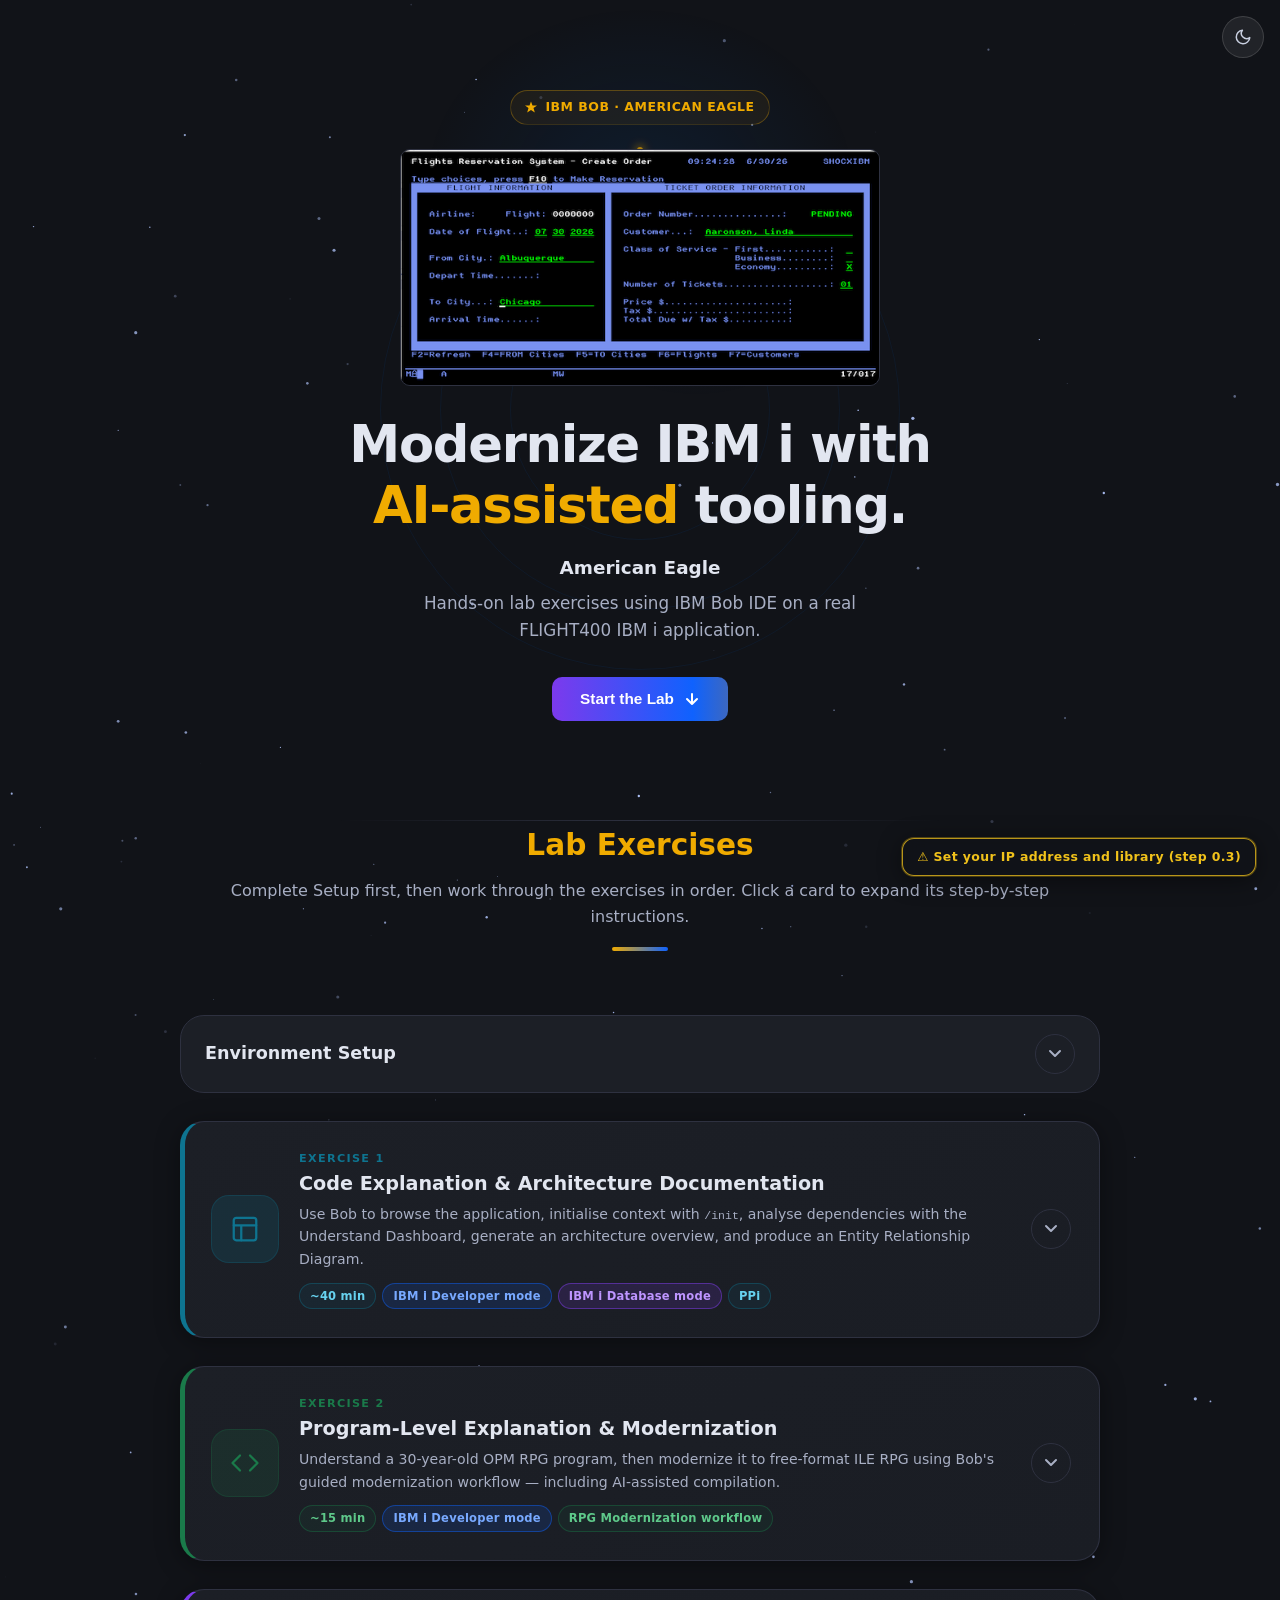
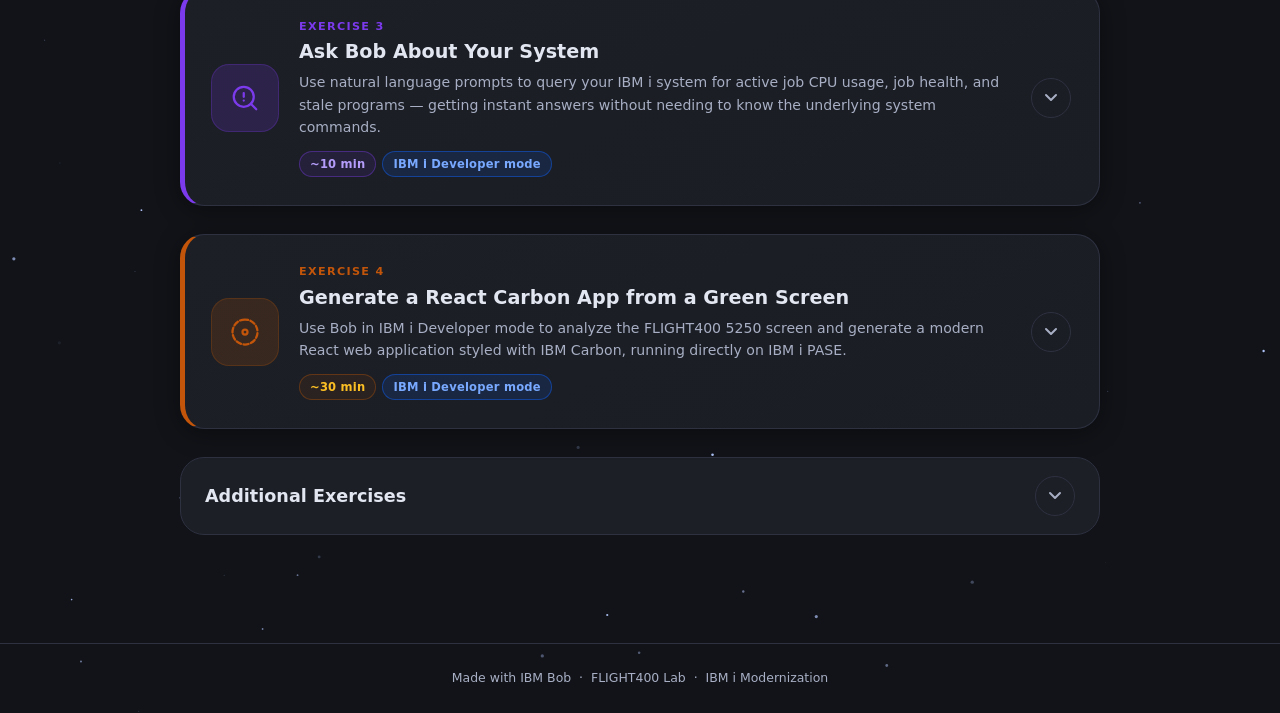
==== offline/index.html @ 87b9b6cd "Clarify QDDSSRCD description in track 1 step 1" ====
<!DOCTYPE html>
<html lang="en" data-theme="dark">
<head>
<meta charset="UTF-8" />
<meta name="viewport" content="width=device-width, initial-scale=1.0" />
<title>FLIGHT400 — American Eagle IBM i Modernization Lab</title>
<link rel="icon" type="image/png" href="[data-uri]" />
<style>
*, *::before, *::after { box-sizing: border-box; margin: 0; padding: 0; }

:root {
  --primary:   #0F62FE;
  --accent:    #F0AB00;
  --ibm-blue:  #0F62FE;
  --bg:        #111318;
  --surface:   #1c1f26;
  --border:    #2e3140;
  --text:      #e2e6f0;
  --muted:     #a8afc4;
  --radius:    16px;

  /* ── Per-track colors (Setup + 7 exercises) ── */
  --c0: #0057B8;  /* Setup  — IBM Blue      */
  --c1: #0e7490;  /* Ex 1   — Teal          */
  --c2: #1a7a4a;  /* Ex 2   — Green         */
  --c3: #c2790a;  /* Ex 3   — Amber         */
  --c4: #c2120a;  /* Ex 4   — Red           */
  --c5: #7c3aed;  /* Ex 5   — Indigo        */
  --c6: #be185d;  /* Ex 6   — Pink          */
  --c7: #c2550a;  /* Ex 7   — Orange        */

  /* ── Per-track glow ── */
  --glow-0: rgba(0,87,184,0.18);       --glow-0-shadow: rgba(0,87,184,0.12);
  --glow-1: rgba(14,116,144,0.18);     --glow-1-shadow: rgba(14,116,144,0.12);
  --glow-2: rgba(26,122,74,0.18);      --glow-2-shadow: rgba(26,122,74,0.12);
  --glow-3: rgba(194,121,10,0.18);     --glow-3-shadow: rgba(194,121,10,0.12);
  --glow-4: rgba(194,18,10,0.18);      --glow-4-shadow: rgba(194,18,10,0.12);
  --glow-5: rgba(124,58,237,0.18);     --glow-5-shadow: rgba(124,58,237,0.12);
  --glow-6: rgba(190,24,93,0.18);      --glow-6-shadow: rgba(190,24,93,0.12);
  --glow-7: rgba(194,85,10,0.18);      --glow-7-shadow: rgba(194,85,10,0.12);

  /* ── Surface & glass ── */
  --surface-glass: rgba(28,31,38,0.72);
  --border-subtle: rgba(255,255,255,0.06);

  /* ── Theme toggle ── */
  --toggle-bg:     rgba(255,255,255,0.07);
  --toggle-border: rgba(255,255,255,0.14);
  --toggle-color:  #c8cfe0;

  /* ── Typography ── */
  --font-sans: 'Inter', -apple-system, 'Segoe UI', system-ui, sans-serif;
  --font-mono: 'JetBrains Mono', 'Fira Code', 'Cascadia Code', monospace;

  /* ── Motion ── */
  --ease-premium:   cubic-bezier(0.05, 0.7, 0.1, 1);
  --ease-spring:    cubic-bezier(0.34, 1.56, 0.64, 1);
  --ease-gentle:    cubic-bezier(0.4, 0, 0.2, 1);
  --ease-out:       cubic-bezier(0.0, 0, 0.2, 1);
  --ease-in:        cubic-bezier(0.4, 0, 1, 1);
}

/* ── LIGHT THEME ── */
[data-theme="light"] {
  --bg:        #f4f6fb;
  --surface:   #ffffff;
  --border:    #d4d9e8;
  --text:      #111318;
  --muted:     #6b7494;

  --glow-0-shadow: rgba(0,87,184,0.08);
  --glow-1-shadow: rgba(14,116,144,0.08);
  --glow-2-shadow: rgba(26,122,74,0.08);
  --glow-3-shadow: rgba(194,121,10,0.08);
  --glow-4-shadow: rgba(194,18,10,0.08);
  --glow-5-shadow: rgba(124,58,237,0.08);
  --glow-6-shadow: rgba(190,24,93,0.08);
  --glow-7-shadow: rgba(194,85,10,0.08);

  --surface-glass: rgba(255,255,255,0.80);
  --border-subtle: rgba(0,0,0,0.06);
  --toggle-bg:     rgba(0,0,0,0.06);
  --toggle-border: rgba(0,0,0,0.14);
  --toggle-color:  #444c6a;
}

[data-theme="light"] body { background: var(--bg); }

[data-theme="light"] #stars-canvas { opacity: 0 !important; animation: none; }

[data-theme="light"] .hero::before {
  background:
    radial-gradient(ellipse 55% 45% at 50% 40%, rgba(0,87,184,0.07), transparent 70%),
    radial-gradient(ellipse 40% 30% at 60% 60%, rgba(15,98,254,0.04), transparent 60%);
}

[data-theme="light"] .bubble-card {
  background: linear-gradient(150deg, #ffffff 0%, #f0f3fa 100%);
  box-shadow: 0 2px 16px rgba(0,0,0,0.08);
}

[data-theme="light"] .use-case { background: #f8f9fd; }
[data-theme="light"] .use-case-header:hover { background: #eef1f8; }
[data-theme="light"] .mode-step { background: #f4f6fb; }
[data-theme="light"] .step-prompt { background: #e8edf8; }
[data-theme="light"] .step-prompt pre { color: #2a3a6a; }
[data-theme="light"] .code-block { background: #e8edf8; border-color: rgba(0,87,184,0.15); }
[data-theme="light"] .code-block pre { color: #2a3a6a; }
[data-theme="light"] .copy-btn { background: rgba(0,0,0,0.07); border-color: rgba(0,0,0,0.14); color: #111318; }
[data-theme="light"] .copy-btn:hover { background: rgba(0,0,0,0.13); }
[data-theme="light"] .ntb-modal { background: #ffffff; border-color: rgba(0,0,0,0.10); }
[data-theme="light"] .ntb-action-card { background: #f4f6fb; }
[data-theme="light"] .ntb-screenshot-box { background: #f4f6fb; }
[data-theme="light"] .ntb-screenshot-box .ntb-ss-caption { background: #eef1f8; color: var(--muted); }
[data-theme="light"] .global-footer { background: rgba(244,246,251,0.92); }
[data-theme="light"] .student-badge { background: rgba(255,255,255,0.92); box-shadow: 0 4px 24px rgba(0,0,0,0.12), 0 0 0 1px rgba(15,98,254,0.15); }

html { scroll-behavior: smooth; }

body {
  font-family: var(--font-sans);
  background: var(--bg);
  color: var(--text);
  min-height: 100dvh;
  font-size: 18px;
  line-height: 1.65;
  -webkit-font-smoothing: antialiased;
  -moz-osx-font-smoothing: grayscale;
}

/* Clip horizontal overflow on html — this does NOT create a containing block
   for position:fixed (unlike body or any other element), so Firefox & Safari fixed
   elements work correctly. */
html { overflow-x: hidden; }

pre, code, kbd, samp {
  font-family: var(--font-mono);
  font-size: 0.82em;
}

/* ── STARFIELD ── */
#stars-canvas {
  position: fixed; inset: 0;
  pointer-events: none; z-index: 0;
  animation: starfield-fade 8s var(--ease-gentle) infinite alternate;
}
@keyframes starfield-fade {
  from { opacity: 0.35; }
  to   { opacity: 0.55; }
}

/* ── HERO ── */
.hero {
  position: relative; z-index: 1;
  text-align: center;
  padding: 90px 24px 100px;
  max-width: 720px;
  margin: 0 auto;
}
.hero::after {
  content: '';
  position: absolute;
  bottom: 0; left: 50%;
  transform: translateX(-50%);
  width: min(600px, 90%); height: 1px;
  background: linear-gradient(90deg, transparent, var(--border), transparent);
}
.hero::before {
  content: '';
  position: absolute;
  top: -40px; left: 50%; transform: translateX(-50%);
  width: 560px; height: 560px;
  background:
    radial-gradient(ellipse 55% 45% at 50% 40%, rgba(0,87,184,0.13), transparent 70%),
    radial-gradient(ellipse 40% 30% at 60% 60%, rgba(15,98,254,0.07), transparent 60%);
  pointer-events: none;
}

/* Orbit rings */
.hero-orbit {
  position: absolute; border-radius: 50%;
  border: 1px solid rgba(0,87,184,0.10);
  pointer-events: none;
  animation: orb-spin 18s linear infinite;
  top: 50%; left: 50%; transform: translate(-50%,-50%);
}
.hero-orbit:nth-child(1) { width: 260px; height: 260px; animation-duration: 18s; }
.hero-orbit:nth-child(2) { width: 400px; height: 400px; animation-duration: 28s; animation-direction: reverse; }
.hero-orbit:nth-child(3) { width: 520px; height: 520px; animation-duration: 40s; }
@keyframes orb-spin { to { transform: translate(-50%,-50%) rotate(360deg); } }

.orbit-satellite {
  position: absolute;
  top: 50%; left: 50%;
  width: 520px; height: 520px;
  margin-left: -260px; margin-top: -260px;
  border-radius: 50%; pointer-events: none;
  animation: orb-spin 40s linear infinite;
}
.orbit-satellite::after {
  content: '';
  position: absolute;
  top: -3px; left: 50%; transform: translateX(-50%);
  width: 6px; height: 6px; border-radius: 50%;
  background: rgba(240,171,0,0.7);
  box-shadow: 0 0 8px 2px rgba(240,171,0,0.4);
}

/* Hero badge pill */
.hero-badge {
  display: inline-flex; align-items: center; gap: 8px;
  border: 1px solid rgba(240,171,0,0.3);
  background: rgba(240,171,0,0.06);
  border-radius: 20px; padding: 6px 14px;
  font-size: 0.78rem; font-weight: 600; color: var(--accent);
  letter-spacing: 0.04em; text-transform: uppercase;
  margin-bottom: 24px;
  clip-path: inset(0 100% 0 0);
  animation: badge-wipe 0.65s var(--ease-premium) 0.1s forwards;
}
@keyframes badge-wipe { to { clip-path: inset(0 0% 0 0); } }

.hero-app-screenshot {
  display: block;
  max-width: min(480px, 90%);
  width: 100%;
  margin: 0 auto 28px;
  border-radius: 10px;
  border: 1px solid var(--border);
  opacity: 0;
  animation: screenshot-fade 0.7s var(--ease-gentle) 0.15s forwards;
}
@keyframes screenshot-fade {
  to { opacity: 1; }
}

.hero h1 {
  font-size: clamp(2rem, 5vw, 3.2rem);
  font-weight: 900; line-height: 1.18;
  letter-spacing: -0.025em; margin-bottom: 18px;
}
.hero h1 .word-mask {
  display: inline-block; overflow: hidden;
  vertical-align: bottom;
  padding-bottom: 0.05em; margin-bottom: -0.05em;
}
.hero h1 .word-inner {
  display: inline-block;
  transform: translateY(110%); opacity: 0;
  animation: word-rise 0.55s var(--ease-premium) both;
  animation-delay: var(--d, 0ms);
}
@keyframes word-rise { to { transform: translateY(0); opacity: 1; } }
.hero h1 .word-gold { color: var(--accent); }

.hero p {
  font-size: 1.05rem; color: var(--muted);
  max-width: 520px; margin: 0 auto 32px;
  opacity: 0;
  animation: hero-fade-up 0.6s var(--ease-premium) 0.55s forwards;
}

.hero-cta {
  display: inline-flex; align-items: center; gap: 10px;
  background: linear-gradient(270deg, #7c3aed, #0057B8, #1a7a4a, #c2790a, #0F62FE, #7c3aed);
  background-size: 400% 400%;
  color: #fff; border: none; border-radius: 10px;
  padding: 13px 28px;
  font-size: 0.96rem; font-weight: 700; cursor: pointer;
  opacity: 0;
  animation:
    hero-fade-up 0.6s var(--ease-premium) 0.9s forwards,
    wave-shift   6s linear 1.5s infinite;
  transition: box-shadow 200ms var(--ease-out), transform 120ms var(--ease-out), filter 200ms var(--ease-out);
  position: relative; z-index: 2;
}
.hero-cta:hover { filter: brightness(1.15); box-shadow: 0 0 0 4px rgba(15,98,254,0.28), 0 8px 32px rgba(0,87,184,0.30); }
.hero-cta:active { transform: scale(0.97); }

.hero-pill-row {
  display: flex; align-items: center; justify-content: center;
  gap: 16px; flex-wrap: wrap;
  margin-top: 20px; margin-bottom: 24px;
  opacity: 0;
  animation: hero-fade-up 0.6s var(--ease-premium) 0.65s forwards;
}

@keyframes wave-shift {
  0%   { background-position: 0%   50%; }
  50%  { background-position: 100% 50%; }
  100% { background-position: 0%   50%; }
}
@keyframes hero-fade-up {
  from { opacity: 0; transform: translateY(10px); }
  to   { opacity: 1; transform: translateY(0); }
}

/* Hero pill buttons */
.new-to-bob-btn {
  display: inline-flex; align-items: center; gap: 8px;
  background: transparent;
  border: 1.5px solid rgba(240,171,0,0.45);
  color: var(--accent);
  font-size: 0.88rem; font-weight: 600;
  padding: 12px 28px; border-radius: 100px;
  cursor: pointer; min-height: 44px;
  opacity: 0;
  animation: hero-fade-up 560ms var(--ease-premium) 800ms forwards;
  transition: background 180ms var(--ease-out), border-color 180ms var(--ease-out);
  position: relative; z-index: 2;
}
.new-to-bob-btn:hover { background: rgba(240,171,0,0.10); border-color: var(--accent); }

.marketplace-btn {
  display: inline-flex; align-items: center; gap: 8px;
  background: transparent;
  border: 1.5px solid rgba(124,58,237,0.45);
  color: #c084fc;
  font-size: 0.88rem; font-weight: 600;
  padding: 12px 28px; border-radius: 100px;
  cursor: pointer; min-height: 44px; text-decoration: none;
  opacity: 0;
  animation: hero-fade-up 560ms var(--ease-premium) 800ms forwards;
  transition: background 180ms var(--ease-out), border-color 180ms var(--ease-out);
  position: relative; z-index: 2;
}
.marketplace-btn:hover { background: rgba(124,58,237,0.12); border-color: #c084fc; }

/* ── SCROLL SECTION ── */
.scroll-section {
  position: relative; z-index: 1;
  max-width: 960px; margin: 0 auto;
  padding: 0 20px 108px;
}

.section-intro {
  text-align: center; margin-bottom: 64px;
  opacity: 0; transform: translateY(24px);
  animation: section-reveal 600ms var(--ease-premium) 400ms forwards;
}
@keyframes section-reveal { to { opacity: 1; transform: translateY(0); } }
.section-intro h2 { font-size: 1.85rem; font-weight: 800; color: var(--accent); }
.section-intro p  { color: var(--muted); margin-top: 8px; font-size: 1rem; }
.divider {
  width: 56px; height: 4px;
  background: linear-gradient(90deg, var(--accent), var(--ibm-blue));
  border-radius: 4px; margin: 16px auto 0;
}

/* ── BUBBLE TRACK CARDS ── */
.tracks-stream { display: flex; flex-direction: column; gap: 28px; }

.bubble-card {
  background: linear-gradient(150deg, var(--surface) 0%, #1a1d24 100%);
  border-radius: 24px;
  border: 1.5px solid var(--border);
  border-left: 5px solid var(--border);
  padding: 0; overflow: hidden; cursor: pointer;
  box-shadow: 0 4px 24px rgba(0,0,0,0.38);
  opacity: 0; transform: translateY(20px) scale(0.98);
  transition:
    opacity      420ms var(--ease-spring),
    transform    420ms var(--ease-spring),
    box-shadow   220ms var(--ease-out),
    border-color 500ms var(--ease-premium);
  position: relative;
}

/* ── ADDITIONAL EXERCISES GROUP (collapsed by default) ── */
.extra-toggle {
  display: flex; align-items: center; justify-content: space-between; gap: 16px;
  width: 100%; padding: 18px 24px; cursor: pointer;
  background: var(--surface); color: var(--text);
  border: 1.5px solid var(--border); border-radius: 24px;
  font: inherit; font-size: 1.1rem; font-weight: 800; text-align: left;
  transition: border-color 250ms var(--ease-out), box-shadow 220ms var(--ease-out);
}
.extra-toggle:hover { border-color: var(--accent); }
.extra-group.extra-open .card-chevron { transform: rotate(180deg); border-color: var(--accent); color: var(--accent); }
.extra-group.extra-open .card-chevron::before { transform: scale(1); }
.extra-body { display: grid; grid-template-rows: 0fr; transition: grid-template-rows 450ms var(--ease-gentle); }
.extra-group.extra-open .extra-body { grid-template-rows: 1fr; }
.extra-body-inner { overflow: hidden; min-height: 0; display: flex; flex-direction: column; gap: 28px; }
.extra-group.extra-open .extra-body-inner { padding-top: 28px; }
[data-theme="light"] .extra-toggle { background: #ffffff; }

.bubble-card.bubble-in { opacity: 1; transform: translateY(0) scale(1); }

.bubble-card.track-0.bubble-in { border-left-color: var(--c0); }
.bubble-card.track-1.bubble-in { border-left-color: var(--c1); }
.bubble-card.track-2.bubble-in { border-left-color: var(--c2); }
.bubble-card.track-3.bubble-in { border-left-color: var(--c3); }
.bubble-card.track-4.bubble-in { border-left-color: var(--c4); }
.bubble-card.track-5.bubble-in { border-left-color: var(--c5); }
.bubble-card.track-6.bubble-in { border-left-color: var(--c6); }
.bubble-card.track-7.bubble-in { border-left-color: var(--c7); }

.bubble-card:not(.open):hover {
  transform: translateY(-4px) scale(1);
  transition: box-shadow 220ms var(--ease-out), transform 220ms var(--ease-out);
}
.bubble-card.track-0:not(.open):hover { box-shadow: 0 0 0 1px var(--glow-0), 0 12px 40px var(--glow-0-shadow), 0 4px 24px rgba(0,0,0,0.45); }
.bubble-card.track-1:not(.open):hover { box-shadow: 0 0 0 1px var(--glow-1), 0 12px 40px var(--glow-1-shadow), 0 4px 24px rgba(0,0,0,0.45); }
.bubble-card.track-2:not(.open):hover { box-shadow: 0 0 0 1px var(--glow-2), 0 12px 40px var(--glow-2-shadow), 0 4px 24px rgba(0,0,0,0.45); }
.bubble-card.track-3:not(.open):hover { box-shadow: 0 0 0 1px var(--glow-3), 0 12px 40px var(--glow-3-shadow), 0 4px 24px rgba(0,0,0,0.45); }
.bubble-card.track-4:not(.open):hover { box-shadow: 0 0 0 1px var(--glow-4), 0 12px 40px var(--glow-4-shadow), 0 4px 24px rgba(0,0,0,0.45); }
.bubble-card.track-5:not(.open):hover { box-shadow: 0 0 0 1px var(--glow-5), 0 12px 40px var(--glow-5-shadow), 0 4px 24px rgba(0,0,0,0.45); }
.bubble-card.track-6:not(.open):hover { box-shadow: 0 0 0 1px var(--glow-6), 0 12px 40px var(--glow-6-shadow), 0 4px 24px rgba(0,0,0,0.45); }
.bubble-card.track-7:not(.open):hover { box-shadow: 0 0 0 1px var(--glow-7), 0 12px 40px var(--glow-7-shadow), 0 4px 24px rgba(0,0,0,0.45); }

.bubble-card.open { cursor: default; transform: none; box-shadow: 0 4px 24px rgba(0,0,0,0.38); }

.card-summary {
  display: flex; align-items: center; gap: 20px;
  padding: 28px 28px 28px 26px; min-height: 44px;
}

.card-icon {
  width: 68px; height: 68px; border-radius: 18px;
  display: flex; align-items: center; justify-content: center; flex-shrink: 0;
  transition: transform 350ms var(--ease-spring), box-shadow 300ms var(--ease-out);
}
.bubble-card.open .card-icon { transform: scale(1.1); }
.track-0 .card-icon { background: rgba(0,87,184,0.18);    box-shadow: inset 0 0 0 1px rgba(0,87,184,0.25);    }
.track-1 .card-icon { background: rgba(14,116,144,0.18);  box-shadow: inset 0 0 0 1px rgba(14,116,144,0.25);  }
.track-2 .card-icon { background: rgba(26,122,74,0.16);   box-shadow: inset 0 0 0 1px rgba(26,122,74,0.22);   }
.track-3 .card-icon { background: rgba(194,121,10,0.18);  box-shadow: inset 0 0 0 1px rgba(194,121,10,0.25);  }
.track-4 .card-icon { background: rgba(194,18,10,0.18);   box-shadow: inset 0 0 0 1px rgba(194,18,10,0.25);   }
.track-5 .card-icon { background: rgba(124,58,237,0.18);  box-shadow: inset 0 0 0 1px rgba(124,58,237,0.25);  }
.track-6 .card-icon { background: rgba(190,24,93,0.18);   box-shadow: inset 0 0 0 1px rgba(190,24,93,0.25);   }
.track-7 .card-icon { background: rgba(180,83,9,0.18);    box-shadow: inset 0 0 0 1px rgba(180,83,9,0.25);    }
.card-icon svg { width: 30px; height: 30px; display: block; }

.card-text { flex: 1; min-width: 0; }
.card-label {
  font-size: 0.7rem; font-weight: 700;
  letter-spacing: 0.12em; text-transform: uppercase;
  color: var(--muted); margin-bottom: 4px;
}
.track-0 .card-label { color: var(--c0); }
.track-1 .card-label { color: var(--c1); }
.track-2 .card-label { color: var(--c2); }
.track-3 .card-label { color: var(--c3); }
.track-4 .card-label { color: var(--c4); }
.track-5 .card-label { color: var(--c5); }
.track-6 .card-label { color: var(--c6); }
.track-7 .card-label { color: var(--c7); }

.card-title { font-size: 1.2rem; font-weight: 800; color: var(--text); margin-bottom: 6px; line-height: 1.3; }
.card-desc  { font-size: 0.88rem; color: var(--muted); line-height: 1.6; }
.card-desc.card-desc-alert { color: #d1242f; font-weight: 600; margin-top: 6px; }


.card-meta { margin-top: 12px; display: flex; gap: 6px; flex-wrap: wrap; }
.card-tag {
  display: inline-flex; align-items: center;
  font-size: 0.72rem; font-weight: 600;
  padding: 3px 10px; border-radius: 100px;
  border: 1px solid var(--border);
  color: var(--muted); background: rgba(255,255,255,0.04);
  letter-spacing: 0.02em; line-height: 1.6;
}
.track-0 .card-tag { border-color: rgba(0,87,184,0.40);    color: #7db3f5; background: rgba(0,87,184,0.10);    }
.track-1 .card-tag { border-color: rgba(14,116,144,0.40);  color: #67d2ef; background: rgba(14,116,144,0.10);  }
.track-2 .card-tag { border-color: rgba(26,122,74,0.40);   color: #5ec98a; background: rgba(26,122,74,0.10);   }
.track-3 .card-tag { border-color: rgba(194,121,10,0.40);  color: #f5b84a; background: rgba(194,121,10,0.10);  }
.track-4 .card-tag { border-color: rgba(194,18,10,0.40);   color: #f87171; background: rgba(194,18,10,0.10);   }
.track-5 .card-tag { border-color: rgba(124,58,237,0.40);  color: #b49dfa; background: rgba(124,58,237,0.10);  }
.track-6 .card-tag { border-color: rgba(190,24,93,0.40);   color: #f472b6; background: rgba(190,24,93,0.10);   }
.track-7 .card-tag { border-color: rgba(180,83,9,0.40);    color: #fbbf24; background: rgba(180,83,9,0.10);    }

.card-chevron {
  width: 40px; height: 40px; flex-shrink: 0;
  border-radius: 50%; border: 1.5px solid var(--border);
  display: flex; align-items: center; justify-content: center;
  color: var(--muted); position: relative; overflow: hidden;
  transition: transform 300ms var(--ease-gentle), border-color 250ms var(--ease-out), color 250ms var(--ease-out);
}
.card-chevron::before {
  content: ''; position: absolute; inset: 0; border-radius: 50%;
  background: rgba(240,171,0,0.15); transform: scale(0);
  transition: transform 300ms var(--ease-spring);
}
.card-chevron svg { width: 16px; height: 16px; display: block; position: relative; z-index: 1; }
.bubble-card.open .card-chevron { transform: rotate(180deg); border-color: var(--accent); color: var(--accent); }
.bubble-card.open .card-chevron::before { transform: scale(1); }

.card-detail { max-height: 0; overflow: hidden; transition: max-height 450ms var(--ease-gentle); }
.bubble-card.open .card-detail { max-height: 9999px; }

.card-detail-inner {
  border-top: 1px solid var(--border);
  padding: 28px 28px 28px 24px;
}
.detail-intro { font-size: 0.98rem; color: var(--muted); line-height: 1.7; margin-bottom: 24px; }

/* ── USE CASES ── */
.use-cases { display: flex; flex-direction: column; gap: 14px; }
.use-case {
  background: #14171f; border: 1px solid var(--border);
  border-radius: 14px; overflow: hidden;
  transition: border-color 250ms var(--ease-out);
}
.use-case.uc-open { border-color: var(--accent); }
.use-case-header {
  display: flex; align-items: center; gap: 12px;
  padding: 14px 16px; cursor: pointer; user-select: none;
  min-height: 48px;
  transition: background 200ms var(--ease-out);
}
.use-case-header:hover { background: #1e2130; }
.uc-title { font-size: 0.97rem; font-weight: 700; color: var(--text); flex: 1; line-height: 1.4; }
.uc-arrow { color: var(--muted); flex-shrink: 0; transition: transform 250ms var(--ease-gentle); }
.uc-arrow svg { width: 14px; height: 14px; display: block; }
.use-case.uc-open .uc-arrow { transform: rotate(180deg); }
.uc-body { display: grid; grid-template-rows: 0fr; transition: grid-template-rows 350ms var(--ease-premium); }
.use-case.uc-open .uc-body { grid-template-rows: 1fr; }
.uc-body-inner { overflow: hidden; min-height: 0; }
.uc-body-inner > * { padding: 0 16px 16px; }
.uc-desc { font-size: 0.92rem; color: var(--muted); line-height: 1.65; margin-bottom: 14px; }

/* ── MODE STEPS ── */
.mode-steps { margin-top: 14px; display: flex; flex-direction: column; gap: 10px; }
.mode-step {
  display: flex; gap: 14px; align-items: flex-start;
  background: #13161e; border: 1px solid var(--border);
  border-radius: 12px; padding: 14px 16px;
}
.step-num {
  width: 26px; height: 26px; border-radius: 50%;
  display: flex; align-items: center; justify-content: center;
  font-size: 0.72rem; font-weight: 800; flex-shrink: 0;
  color: white; margin-top: 1px;
}
.track-0 .step-num { background: var(--c0); }
.track-1 .step-num { background: var(--c1); }
.track-2 .step-num { background: var(--c2); }
.track-3 .step-num { background: var(--c3); }
.track-4 .step-num { background: var(--c4); }
.track-5 .step-num { background: var(--c5); }
.track-6 .step-num { background: var(--c6); }
.track-7 .step-num { background: var(--c7); }
.step-body { flex: 1; min-width: 0; }
.step-title { font-size: 1.0rem; font-weight: 700; color: var(--text); margin-bottom: 4px; line-height: 1.4; }
.step-desc  { font-size: 0.95rem; color: var(--muted); line-height: 1.65; margin-bottom: 10px; }
.step-desc:last-child { margin-bottom: 0; }

/* Bob mode pill — same class inline in text and at the top of a step */
.mode-pill {
  display: inline-flex; align-items: center;
  font-size: 0.72rem; font-weight: 700; line-height: 1.5;
  padding: 1px 9px; border-radius: 100px;
  border: 1px solid var(--mode-border); color: var(--mode-fg); background: var(--mode-bg);
  letter-spacing: 0.02em; white-space: nowrap; vertical-align: baseline;
}
.step-body > .mode-pill { display: flex; width: fit-content; margin-bottom: 6px; }
.use-case-header > .mode-pill { flex-shrink: 0; }
.card-meta > .mode-pill { padding: 3px 10px; font-weight: 600; line-height: 1.6; }
.mode-pill--developer { --mode-fg: #78a9ff; --mode-bg: rgba(15,98,254,0.14);  --mode-border: rgba(15,98,254,0.45); }
.mode-pill--database  { --mode-fg: #be95ff; --mode-bg: rgba(138,63,252,0.14); --mode-border: rgba(138,63,252,0.45); }
.mode-pill--agent     { --mode-fg: #a8b3c7; --mode-bg: rgba(111,123,145,0.16); --mode-border: rgba(111,123,145,0.50); }
[data-theme="light"] .mode-pill--developer { --mode-fg: #0043ce; --mode-bg: rgba(15,98,254,0.10);  --mode-border: rgba(15,98,254,0.40); }
[data-theme="light"] .mode-pill--database  { --mode-fg: #6929c4; --mode-bg: rgba(138,63,252,0.10); --mode-border: rgba(138,63,252,0.40); }
[data-theme="light"] .mode-pill--agent     { --mode-fg: #3d4757; --mode-bg: rgba(111,123,145,0.12); --mode-border: rgba(111,123,145,0.45); }

/* Step prompt box */
.step-prompt {
  background: #0d1b35; border-radius: 10px;
  padding: 12px 14px; position: relative; margin-top: 4px;
}
.step-prompt pre {
  color: #b8c8e8;
  font-size: 0.78rem;
  white-space: pre-wrap; word-break: break-word; line-height: 1.6;
  padding-right: 60px;
}
.step-prompt .copy-btn { top: 8px; right: 8px; }

/* Collapsible skill text */
.skill-details { margin-top: 10px; }
.skill-details summary {
  cursor: pointer; font-size: 0.85rem; font-weight: 600;
  color: var(--accent); padding: 6px 0; list-style-position: inside;
}
.skill-details summary:hover { text-decoration: underline; }
.skill-details .step-prompt pre { max-height: 360px; overflow: auto; }

/* Copy button */
.copy-btn {
  position: absolute; top: 10px; right: 10px;
  background: rgba(255,255,255,0.08);
  border: 1px solid rgba(255,255,255,0.16);
  color: white; font-size: 0.7rem; font-weight: 600;
  letter-spacing: 0.04em;
  padding: 6px 14px; border-radius: 8px;
  cursor: pointer; min-height: 32px; min-width: 44px;
  transition: background 150ms var(--ease-out), transform 100ms var(--ease-out);
}
.copy-btn:hover { background: rgba(255,255,255,0.18); }
.copy-btn:active { transform: scale(0.94); }
.copy-btn.copied { background: #1a7a4a; border-color: #1a7a4a; animation: copy-bounce 300ms var(--ease-spring) forwards; }
@keyframes copy-bounce {
  0%   { transform: scale(0.94); }
  60%  { transform: scale(1.02); }
  100% { transform: scale(1.0);  }
}

/* Info boxes / blockquotes */
.info-box {
  margin-top: 12px;
  background: rgba(15,98,254,0.06);
  border: 1px solid rgba(15,98,254,0.25);
  border-radius: 10px; padding: 12px 16px;
  font-size: 0.92rem; color: var(--muted); line-height: 1.6;
}
.info-box strong { color: var(--text); }
.warn-box {
  margin-top: 12px;
  background: rgba(194,121,10,0.06);
  border: 1px solid rgba(194,121,10,0.25);
  border-radius: 10px; padding: 12px 16px;
  font-size: 0.92rem; color: var(--muted); line-height: 1.6;
}

/* Expected findings list (exercise 5b) */
.findings-list {
  margin: 8px 0 0;
  padding-bottom: 0;
  list-style: none;
  display: flex;
  flex-direction: column;
  gap: 6px;
}
.findings-list li {
  font-size: 0.92rem;
  line-height: 1.6;
  padding: 8px 12px;
  border-radius: 8px;
  border-left: 3px solid transparent;
}
.finding-error {
  background: rgba(220,53,53,0.07);
  border-left-color: rgba(220,53,53,0.55);
  color: var(--muted);
}
.finding-warn {
  background: rgba(194,121,10,0.06);
  border-left-color: rgba(194,121,10,0.45);
  color: var(--muted);
}
.finding-ok {
  background: rgba(33,128,80,0.07);
  border-left-color: rgba(33,128,80,0.45);
  color: var(--muted);
}
.finding-tip {
  background: rgba(15,98,254,0.06);
  border-left-color: rgba(15,98,254,0.30);
  color: var(--muted);
}

/* Step screenshot */
.step-screenshot {
  margin-top: 10px; margin-bottom: 10px; border: 1px solid #2e3a55;
  border-radius: 8px; overflow: hidden; max-width: 520px;
}
.step-screenshot img { display: block; width: 100%; height: auto; cursor: zoom-in; }

/* Screenshot lightbox (click a screenshot to expand) */
.img-lightbox {
  display: none; position: fixed; inset: 0; z-index: 10000;
  background: rgba(0,0,0,0.88);
  align-items: center; justify-content: center; padding: 56px 24px 24px;
}
.img-lightbox.active { display: flex; }
.img-lightbox-img {
  max-width: 100%; max-height: 100%; object-fit: contain;
  border-radius: 8px; background: #fff; cursor: default;
}
.img-lightbox-close {
  position: absolute; top: 14px; right: 18px;
  background: var(--primary); color: #fff; border: 0; border-radius: 8px;
  padding: 8px 16px; font: inherit; font-weight: 600; font-size: 0.95rem; cursor: pointer;
}
.img-lightbox-close:hover { background: #0043ce; }
.img-lightbox-close:focus-visible { outline: 3px solid var(--accent); outline-offset: 2px; }
.step-screenshot-caption {
  font-size: 0.72rem; color: var(--muted);
  background: #1c2236; padding: 5px 10px;
  text-align: center; border-top: 1px solid var(--border);
}

/* Shared spacing / layout classes (replace one-off inline styles) */
.mt-s { margin-top: 0.5rem; }
.mt-m { margin-top: 0.75rem; }
.mt-l { margin-top: 1rem; }
.mb-s { margin-bottom: 0.5rem; }
.mb-m { margin-bottom: 0.75rem; }
.mb-l { margin-bottom: 1rem; }
.step-screenshot--sm { max-width: 480px; }
.step-screenshot--xs { max-width: 348px; }
.card-detail a { color: var(--ibm-blue); }
.detail-list {
  margin: 0.5rem 0 0.75rem 1.25rem; padding: 0;
  font-size: 0.93rem; line-height: 1.7; color: var(--muted);
}
.detail-list strong { color: var(--text); }

/* Table styles */
.data-table {
  width: 100%; border-collapse: collapse;
  font-size: 0.82rem; margin-top: 12px; margin-bottom: 4px;
  border: 1px solid var(--border); border-radius: 8px;
  overflow: hidden;
}
.data-table th {
  background: #1a1d26; color: var(--muted);
  font-size: 0.72rem; font-weight: 700;
  letter-spacing: 0.06em; text-transform: uppercase;
  padding: 8px 12px; border-bottom: 1px solid var(--border);
  text-align: left;
}
.data-table td {
  padding: 7px 12px; border-bottom: 1px solid var(--border);
  color: var(--text); font-variant-numeric: tabular-nums;
}
.data-table tr:last-child td { border-bottom: none; }
.data-table tbody tr { cursor: pointer; transition: background 150ms var(--ease-out); }
.data-table tbody tr:hover td { background: rgba(255,255,255,0.04); }
.data-table tbody tr.attendee-selected td { background: rgba(15,98,254,0.14); }
.data-table tbody tr.attendee-selected td:first-child { border-left: 3px solid var(--ibm-blue); padding-left: 9px; }
.data-table code { color: #7db3f5; }

.btn-select-row {
  background: rgba(15,98,254,0.12);
  border: 1px solid rgba(15,98,254,0.35);
  color: #7db3f5;
  font-size: 0.72rem;
  font-weight: 700;
  padding: 3px 10px;
  border-radius: 6px;
  cursor: pointer;
  transition: all 150ms var(--ease-out);
}
.btn-select-row:hover {
  background: var(--ibm-blue);
  color: #ffffff;
  border-color: var(--ibm-blue);
  transform: translateY(-1px);
}
.attendee-selected .btn-select-row {
  background: #1a7a4a;
  border-color: #1a7a4a;
  color: #ffffff;
  font-weight: 800;
}
[data-theme="light"] .btn-select-row {
  background: rgba(15,98,254,0.08);
  border-color: rgba(15,98,254,0.3);
  color: var(--ibm-blue);
}
[data-theme="light"] .attendee-selected .btn-select-row {
  background: #1a7a4a;
  border-color: #1a7a4a;
  color: #ffffff;
}

/* Active Library & IP Status Badges */
.library-status-badge {
  display: flex; align-items: center; justify-content: space-between; gap: 12px;
  background: rgba(26,122,74,0.12); border: 1px solid rgba(26,122,74,0.40);
  border-radius: 10px; padding: 10px 16px; margin: 12px 0 10px;
  font-size: 0.88rem; color: var(--text);
  animation: banner-pop 250ms var(--ease-spring);
}
.library-status-badge.hidden, .ip-status-badge.hidden, .data-table.hidden { display: none !important; }
.library-status-badge strong { color: #42be65; }
.library-status-badge .btn-switch-lib {
  background: rgba(255,255,255,0.08); border: 1px solid rgba(255,255,255,0.18);
  color: var(--text); font-size: 0.75rem; font-weight: 600;
  padding: 4px 10px; border-radius: 6px; cursor: pointer;
  transition: background 150ms var(--ease-out);
}
.library-status-badge .btn-switch-lib:hover { background: rgba(255,255,255,0.16); }

.ip-status-badge {
  margin-top: 6px; padding: 6px 12px;
  background: rgba(26,122,74,0.12); border: 1px solid rgba(26,122,74,0.35);
  border-radius: 8px; font-size: 0.82rem; color: #42be65; font-weight: 600;
  animation: banner-pop 250ms var(--ease-spring);
}
@keyframes banner-pop {
  0% { transform: translateY(-4px); opacity: 0; }
  100% { transform: translateY(0); opacity: 1; }
}

/* Server IP address field (Setup 0.3) */
.server-ip-field { margin: 4px 0 14px; max-width: 440px; }
.server-ip-field label { display: block; font-size: 0.82rem; font-weight: 700; color: var(--text); margin-bottom: 6px; }
.server-ip-field input {
  width: 100%; padding: 9px 12px; font: inherit; font-family: var(--font-mono);
  color: var(--text); background: var(--surface);
  border: 1px solid var(--border); border-radius: 8px;
}
.server-ip-field input:focus-visible { outline: 3px solid var(--accent); outline-offset: 2px; border-color: var(--ibm-blue); }
.server-ip-msg { min-height: 1.2em; margin-top: 4px; font-size: 0.78rem; color: #d1242f; }

/* SQL / code block */
.code-block {
  background: #0d1120; border-radius: 10px;
  padding: 14px 16px; margin-top: 10px;
  border: 1px solid rgba(0,87,184,0.20);
  overflow-x: auto;
}
.code-block pre {
  color: #b8c8e8; font-size: 0.78rem;
  white-space: pre; line-height: 1.6;
}

/* ── NTB MODAL ── */
.ntb-overlay {
  display: none; position: fixed; inset: 0;
  background: rgba(0,0,0,0.6);
  backdrop-filter: blur(8px) saturate(1.4);
  -webkit-backdrop-filter: blur(8px) saturate(1.4);
  z-index: 100; align-items: center; justify-content: center; padding: 20px;
}
.ntb-overlay.active { display: flex; }
.ntb-modal {
  background: #1c1f26;
  border: 1px solid rgba(255,255,255,0.08);
  border-bottom-color: rgba(0,0,0,0.4);
  border-radius: 24px; max-width: 540px; width: 100%;
  position: relative; overflow: hidden;
  animation: modal-pop 400ms var(--ease-spring) both;
  box-shadow: 0 24px 64px rgba(0,0,0,0.55);
}
@keyframes modal-pop {
  from { opacity: 0; transform: scale(0.96) translateY(12px); }
  to   { opacity: 1; transform: scale(1)    translateY(0);    }
}
.ntb-tabs { display: flex; border-bottom: 1px solid var(--border); }
.ntb-tab {
  flex: 1; display: flex; align-items: center; justify-content: center; gap: 7px;
  padding: 14px 16px;
  font-size: 0.78rem; font-weight: 700; letter-spacing: 0.04em;
  color: var(--muted); cursor: pointer; user-select: none;
  border: none; background: none;
  transition: color 200ms var(--ease-out), background 200ms var(--ease-out);
  position: relative;
}
.ntb-tab::after {
  content: ''; position: absolute; bottom: -1px; left: 16px; right: 16px;
  height: 2px; border-radius: 2px 2px 0 0; background: var(--ibm-blue);
  transform: scaleX(0); transition: transform 250ms var(--ease-spring);
}
.ntb-tab.ntb-tab-active { color: var(--text); background: rgba(255,255,255,0.03); }
.ntb-tab.ntb-tab-active::after { transform: scaleX(1); }
.ntb-tab .ntb-tab-num {
  width: 20px; height: 20px; border-radius: 50%;
  display: flex; align-items: center; justify-content: center;
  font-size: 0.68rem; font-weight: 800;
  background: var(--border); color: var(--muted);
  transition: background 200ms var(--ease-out), color 200ms var(--ease-out); flex-shrink: 0;
}
.ntb-tab.ntb-tab-active .ntb-tab-num { background: var(--ibm-blue); color: #fff; }
.ntb-tab.ntb-tab-done .ntb-tab-num   { background: #1a7a4a; color: #fff; }
.ntb-panels { position: relative; }
.ntb-panel { padding: 28px 28px 24px; display: none; }
.ntb-panel.ntb-panel-active { display: block; }
.ntb-close {
  position: absolute; top: 14px; right: 16px;
  background: rgba(255,255,255,0.06); border: 1px solid rgba(255,255,255,0.10);
  color: var(--muted); cursor: pointer;
  width: 28px; height: 28px; border-radius: 8px;
  display: flex; align-items: center; justify-content: center; z-index: 10;
  transition: background 150ms var(--ease-out), color 150ms var(--ease-out), transform 200ms var(--ease-out);
}
.ntb-close:hover { background: rgba(255,255,255,0.12); color: var(--text); transform: rotate(90deg); }
.ntb-close svg { width: 12px; height: 12px; display: block; }
.ntb-panel h3 { font-size: 1.1rem; font-weight: 800; color: var(--text); margin-bottom: 6px; }
.ntb-panel .ntb-subtitle { font-size: 0.84rem; color: var(--muted); margin-bottom: 22px; line-height: 1.55; }
.ntb-action-cards { display: flex; flex-direction: column; gap: 10px; margin-bottom: 22px; }
.ntb-action-card {
  display: flex; align-items: center; gap: 14px;
  padding: 14px 16px; border-radius: 14px;
  border: 1px solid var(--border); background: #13161e;
  text-decoration: none;
  transition: border-color 200ms var(--ease-out), background 200ms var(--ease-out), transform 150ms var(--ease-out);
}
.ntb-action-card:hover { border-color: rgba(15,98,254,0.5); background: rgba(15,98,254,0.06); transform: translateY(-1px); }
.ntb-action-icon {
  width: 42px; height: 42px; border-radius: 12px;
  display: flex; align-items: center; justify-content: center; flex-shrink: 0;
}
.ntb-action-icon svg { width: 22px; height: 22px; display: block; }
.ntb-action-icon.icon-trial    { background: rgba(15,98,254,0.15);  border: 1px solid rgba(15,98,254,0.25); }
.ntb-action-icon.icon-download { background: rgba(26,122,74,0.15);  border: 1px solid rgba(26,122,74,0.25); }
.ntb-action-text { flex: 1; }
.ntb-action-title { font-size: 0.9rem; font-weight: 700; color: var(--text); margin-bottom: 2px; }
.ntb-action-desc  { font-size: 0.76rem; color: var(--muted); line-height: 1.4; }
.ntb-action-arrow { color: var(--muted); flex-shrink: 0; transition: transform 200ms var(--ease-spring), color 150ms var(--ease-out); }
.ntb-action-card:hover .ntb-action-arrow { transform: translateX(3px); color: var(--text); }
.ntb-action-card--static { cursor: default; }
.ntb-action-card--static:hover { border-color: var(--border); background: #13161e; transform: none; }
.ntb-action-arrow svg { width: 16px; height: 16px; display: block; }
.ntb-next-btn {
  display: flex; align-items: center; justify-content: center; gap: 8px;
  width: 100%; padding: 12px 24px;
  background: var(--ibm-blue); color: #fff;
  border: none; border-radius: 12px;
  font-size: 0.88rem; font-weight: 700; cursor: pointer;
  transition: background 180ms var(--ease-out), transform 120ms var(--ease-out), box-shadow 180ms var(--ease-out);
}
.ntb-next-btn:hover { background: #0047cc; box-shadow: 0 0 0 4px rgba(15,98,254,0.25); }
.ntb-next-btn svg { width: 14px; height: 14px; }
.ntb-section { margin-bottom: 20px; }
.ntb-section-label {
  font-size: 0.68rem; font-weight: 700; letter-spacing: 0.1em; text-transform: uppercase;
  color: var(--muted); margin-bottom: 10px;
}
.ntb-row { display: flex; gap: 12px; align-items: flex-start; margin-bottom: 10px; }
.ntb-icon-wrap {
  width: 36px; height: 36px; border-radius: 10px;
  background: rgba(15,98,254,0.15); border: 1px solid rgba(15,98,254,0.30);
  display: flex; align-items: center; justify-content: center; flex-shrink: 0;
}
.ntb-icon-wrap svg { width: 18px; height: 18px; display: block; }
.ntb-row-text { flex: 1; }
.ntb-row-title { font-size: 0.9rem; font-weight: 700; color: var(--text); margin-bottom: 3px; }
.ntb-row-desc  { font-size: 0.8rem; color: var(--muted); line-height: 1.55; }
.ntb-divider   { width: 100%; height: 1px; background: var(--border); margin: 18px 0; }
.ntb-screenshot-box {
  background: #13161e; border: 1px solid var(--border); border-radius: 12px; overflow: hidden; margin-top: 14px;
}
.ntb-screenshot-box img { display: block; width: 100%; height: auto; }
.ntb-screenshot-box .ntb-ss-caption {
  font-size: 0.72rem; color: var(--muted); background: #181b24; padding: 6px 12px;
  border-top: 1px solid var(--border); text-align: center;
}

/* ── THEME TOGGLE BUTTON ── */
.theme-toggle {
  position: fixed; top: 16px; right: 16px; z-index: 200;
  width: 42px; height: 42px; border-radius: 50%;
  display: flex; align-items: center; justify-content: center;
  background: var(--toggle-bg);
  border: 1px solid var(--toggle-border);
  color: var(--toggle-color);
  cursor: pointer;
  outline: none;
  -webkit-appearance: none;
  appearance: none;
  padding: 0;
  margin: 0;
  transition:
    background 200ms var(--ease-out),
    border-color 200ms var(--ease-out),
    color 200ms var(--ease-out),
    transform 200ms var(--ease-spring);
}
.theme-toggle:hover { transform: scale(1.1); background: var(--toggle-bg); filter: brightness(1.25); }
.theme-toggle:active { transform: scale(0.93); }
.theme-toggle svg { width: 18px; height: 18px; display: block; pointer-events: none; }
.theme-toggle .icon-sun  { display: none; }
.theme-toggle .icon-moon { display: block; }
[data-theme="light"] .theme-toggle .icon-sun  { display: block; }
[data-theme="light"] .theme-toggle .icon-moon { display: none; }

/* ── FOOTER ── */
footer {
  text-align: center; font-size: 0.78rem; color: var(--muted);
  border-top: 1px solid var(--border); padding: 24px 20px;
  position: relative; z-index: 1;
}

/* ── GLOBAL PROGRESS FOOTER ── */
.global-footer {
  position: fixed; bottom: 0; left: 0; right: 0; z-index: 50;
  background: rgba(17,19,24,0.92);
  backdrop-filter: blur(12px) saturate(1.4);
  -webkit-backdrop-filter: blur(12px) saturate(1.4);
  border-top: 1px solid var(--border);
  padding: 12px 24px 14px;
  transform: translateY(100%); opacity: 0;
  transition: transform 400ms var(--ease-spring), opacity 300ms var(--ease-out);
  pointer-events: none;
}
.global-footer.gf-visible { transform: translateY(0); opacity: 1; pointer-events: auto; }
.global-footer.gf-dismissing {
  transform: translateY(100%); opacity: 0;
  transition: transform 500ms var(--ease-in), opacity 350ms var(--ease-in);
}
.gf-inner { max-width: 960px; margin: 0 auto; display: flex; align-items: center; gap: 16px; }
.gf-left  { display: flex; flex-direction: column; gap: 2px; min-width: 120px; flex-shrink: 0; }
.gf-track-name { font-size: 0.78rem; font-weight: 700; color: var(--text); letter-spacing: 0.04em; text-transform: uppercase; }
.gf-step-hint  { font-size: 0.68rem; color: var(--muted); line-height: 1.3; }
.gf-bar-wrap   { flex: 1; height: 6px; background: var(--border); border-radius: 100px; overflow: hidden; }
.gf-bar { height: 100%; width: 0%; border-radius: 100px; background: var(--ibm-blue); transition: width 500ms var(--ease-premium), background 300ms var(--ease-out); }
.gf-count { font-size: 0.72rem; font-weight: 700; color: var(--muted); white-space: nowrap; flex-shrink: 0; font-variant-numeric: tabular-nums; min-width: 36px; text-align: right; }
/* ── STUDENT BADGE (fixed bottom-right) ── */
.student-badge {
  position: fixed; bottom: 24px; right: 24px; z-index: 60;
  transition: transform 350ms var(--ease-spring), opacity 250ms var(--ease-out), bottom 400ms var(--ease-spring);
  display: flex; align-items: center; gap: 10px;
  background: rgba(17,19,24,0.92);
  backdrop-filter: blur(12px) saturate(1.4);
  -webkit-backdrop-filter: blur(12px) saturate(1.4);
  border: 1px solid rgba(15,98,254,0.45);
  border-radius: 12px; padding: 10px 14px;
  box-shadow: 0 4px 24px rgba(0,0,0,0.45), 0 0 0 1px rgba(15,98,254,0.15);
  transform: translateY(12px); opacity: 0;
  transition: transform 350ms var(--ease-spring), opacity 250ms var(--ease-out);
  pointer-events: none;
}
.student-badge:not(.hidden) { transform: translateY(0); opacity: 1; pointer-events: auto; }
.student-badge.hidden { display: flex; transform: translateY(12px); opacity: 0; pointer-events: none; }
.student-badge-name {
  font-size: 0.78rem; font-weight: 700; color: #7db3f5;
  letter-spacing: 0.03em; white-space: nowrap; line-height: 1.3;
}
.student-badge-clear {
  background: rgba(255,255,255,0.07); border: 1px solid rgba(255,255,255,0.14);
  color: var(--muted); font-size: 0.68rem; font-weight: 700;
  width: 22px; height: 22px; border-radius: 6px; cursor: pointer;
  display: flex; align-items: center; justify-content: center; flex-shrink: 0;
  transition: background 150ms var(--ease-out), color 150ms var(--ease-out);
}
.student-badge-name[role="button"] { cursor: pointer; }
.student-badge-name[role="button"]:focus-visible { outline: 3px solid var(--accent); outline-offset: 4px; border-radius: 4px; }
.student-badge.needs-choice {
  border-color: rgba(241,194,27,0.75);
  box-shadow: 0 4px 24px rgba(0,0,0,0.45), 0 0 0 1px rgba(241,194,27,0.35);
  animation: badge-attention 2.4s ease-in-out infinite;
}
.badge-flag { color: #f1c21b; font-weight: 800; }
[data-theme="light"] .student-badge.needs-choice { border-color: rgba(177,115,0,0.7); box-shadow: 0 4px 24px rgba(0,0,0,0.12), 0 0 0 1px rgba(177,115,0,0.3); }
[data-theme="light"] .badge-flag { color: #8a5300; }
@keyframes badge-attention {
  0%, 100% { transform: translateY(0); }
  50%      { transform: translateY(-4px); }
}
@media (prefers-reduced-motion: reduce) {
  .student-badge.needs-choice { animation: none; }
}
.student-badge-clear:hover { background: rgba(194,18,10,0.25); border-color: rgba(194,18,10,0.5); color: #f87171; }

/* ── CONFIRMATION MODAL (Step 0.3 Library Selection) ── */
.student-confirm-overlay {
  position: fixed; inset: 0; z-index: 500;
  background: rgba(0,0,0,0.72);
  backdrop-filter: blur(8px);
  -webkit-backdrop-filter: blur(8px);
  display: flex; align-items: center; justify-content: center;
  padding: 16px;
  opacity: 0; pointer-events: none;
  transition: opacity 220ms var(--ease-out);
}
.student-confirm-overlay.active {
  opacity: 1; pointer-events: auto;
}
.student-confirm-modal {
  background: #13161e;
  border: 1px solid var(--border);
  border-radius: 16px;
  width: min(540px, 94vw);
  max-height: 90vh;
  overflow-y: auto;
  box-shadow: 0 16px 48px rgba(0,0,0,0.65), 0 0 0 1px rgba(255,255,255,0.06);
  padding: 24px 24px 20px;
  transform: scale(0.95) translateY(10px);
  transition: transform 220ms var(--ease-spring);
}
.student-confirm-overlay.active .student-confirm-modal {
  transform: scale(1) translateY(0);
}
[data-theme="light"] .student-confirm-modal {
  background: #ffffff;
  border-color: rgba(0,0,0,0.12);
  box-shadow: 0 16px 48px rgba(0,0,0,0.18);
}
.student-confirm-header {
  display: flex; align-items: flex-start; justify-content: space-between; gap: 12px;
  margin-bottom: 14px; padding-bottom: 12px; border-bottom: 1px solid var(--border);
}
.student-confirm-title {
  font-size: 1.12rem; font-weight: 800; color: var(--text);
  display: flex; align-items: center; gap: 8px;
}
.student-confirm-body {
  font-size: 0.92rem; color: var(--muted); line-height: 1.6;
}
.student-confirm-target {
  background: rgba(15,98,254,0.08); border: 1px solid rgba(15,98,254,0.30);
  border-radius: 10px; padding: 12px 14px; margin-bottom: 14px;
}
.student-confirm-target .lib-num {
  font-size: 1.15rem; font-weight: 800; color: #7db3f5; font-family: var(--font-mono);
}
.student-confirm-points {
  margin: 12px 0 16px; display: flex; flex-direction: column; gap: 10px;
}
.student-confirm-point {
  display: flex; gap: 10px; align-items: flex-start; font-size: 0.88rem;
}
.student-confirm-point-icon { flex-shrink: 0; font-size: 1rem; line-height: 1.3; }
.student-confirm-actions {
  display: flex; gap: 10px; justify-content: flex-end; margin-top: 18px; padding-top: 14px;
  border-top: 1px solid var(--border);
}
.student-confirm-btn {
  padding: 8px 18px; border-radius: 8px; font-size: 0.85rem; font-weight: 700;
  cursor: pointer; transition: background 150ms var(--ease-out), transform 100ms var(--ease-out);
}
.student-confirm-btn-primary {
  background: var(--ibm-blue); color: white; border: none;
}
.student-confirm-btn-primary:hover {
  background: #0047cc; transform: translateY(-1px);
}
.student-confirm-btn-secondary {
  background: rgba(255,255,255,0.08); border: 1px solid var(--border); color: var(--text);
}
.student-confirm-btn-secondary:hover {
  background: rgba(255,255,255,0.14);
}

/* ── PROMPT REMINDER TOAST ── */
.prompt-toast {
  position: fixed; top: 20px; left: 50%; transform: translateX(-50%) translateY(-20px);
  background: #1e1b13; border: 1px solid rgba(240,171,0,0.6);
  color: #f7ce46; font-size: 0.86rem; font-weight: 600;
  padding: 10px 18px; border-radius: 10px; z-index: 600;
  box-shadow: 0 8px 32px rgba(0,0,0,0.55);
  display: flex; align-items: center; gap: 10px;
  opacity: 0; pointer-events: none;
  transition: transform 250ms var(--ease-spring), opacity 200ms var(--ease-out);
}
.prompt-toast.toast-active {
  transform: translateX(-50%) translateY(0);
  opacity: 1; pointer-events: auto;
}
[data-theme="light"] .prompt-toast {
  background: #fffbeb; border-color: rgba(180,120,0,0.5); color: #854d0e;
  box-shadow: 0 8px 32px rgba(0,0,0,0.15);
}

/* ── RESPONSIVE ── */
@media (max-width: 640px) {
  .hero { padding: 64px 20px 72px; }
  .hero h1 { font-size: clamp(1.7rem, 7vw, 2.4rem); }
  .card-summary { padding: 20px 18px; gap: 14px; }
  .card-icon { width: 52px; height: 52px; border-radius: 14px; }
  .card-detail-inner { padding: 20px 18px; }
  .hero-pill-row { gap: 10px; }
  .new-to-bob-btn, .marketplace-btn { padding: 10px 20px; font-size: 0.82rem; }
}

/* ── AGENDA BUTTON ── */
.agenda-btn {
  display: inline-flex; align-items: center; gap: 8px;
  background: transparent;
  border: 1.5px solid rgba(26,122,74,0.45);
  color: #4ade80;
  font-size: 0.88rem; font-weight: 600;
  padding: 12px 28px; border-radius: 100px;
  cursor: pointer; min-height: 44px;
  opacity: 0;
  animation: hero-fade-up 560ms var(--ease-premium) 800ms forwards;
  transition: background 180ms var(--ease-out), border-color 180ms var(--ease-out);
  position: relative; z-index: 2;
  font-family: var(--font-sans);
}
.agenda-btn:hover { background: rgba(26,122,74,0.12); border-color: #4ade80; }

/* ── AGENDA MODAL ── */
.agenda-overlay {
  display: none;
  position: fixed; inset: 0;
  background: rgba(0,0,0,0.65);
  backdrop-filter: blur(8px) saturate(1.4);
  -webkit-backdrop-filter: blur(8px) saturate(1.4);
  z-index: 100;
  align-items: center; justify-content: center;
  padding: 20px;
}
.agenda-overlay.active { display: flex; }

.agenda-modal {
  background: #1c1f26;
  border: 1px solid rgba(255,255,255,0.08);
  border-bottom-color: rgba(0,0,0,0.4);
  border-radius: 24px;
  max-width: 600px; width: 100%;
  max-height: 88vh;
  display: flex; flex-direction: column;
  position: relative; overflow: hidden;
  animation: modal-pop 400ms var(--ease-spring) both;
  box-shadow: 0 24px 64px rgba(0,0,0,0.55);
}
.agenda-modal-header {
  display: flex; align-items: center; justify-content: space-between;
  padding: 20px 24px 18px;
  border-bottom: 1px solid var(--border);
  flex-shrink: 0;
}
.agenda-modal-title-group { display: flex; align-items: center; gap: 12px; }
.agenda-bob-icon {
  width: 38px; height: 38px; border-radius: 10px;
  object-fit: cover;
  border: 1px solid rgba(255,255,255,0.10);
  flex-shrink: 0;
}
.agenda-modal-title { font-size: 1.05rem; font-weight: 800; color: var(--text); line-height: 1.2; }
.agenda-modal-sub   { font-size: 0.76rem; color: var(--muted); margin-top: 2px; }
.agenda-close {
  background: rgba(255,255,255,0.06);
  border: 1px solid rgba(255,255,255,0.10);
  color: var(--muted); cursor: pointer;
  width: 28px; height: 28px; border-radius: 8px;
  display: flex; align-items: center; justify-content: center;
  flex-shrink: 0;
  transition: background 150ms var(--ease-out), color 150ms var(--ease-out), transform 200ms var(--ease-out);
}
.agenda-close:hover { background: rgba(255,255,255,0.12); color: var(--text); transform: rotate(90deg); }
.agenda-close svg { width: 12px; height: 12px; display: block; }

.agenda-body {
  overflow-y: auto; padding: 22px 24px 28px; flex: 1;
}
.agenda-body::-webkit-scrollbar { width: 4px; }
.agenda-body::-webkit-scrollbar-track { background: transparent; }
.agenda-body::-webkit-scrollbar-thumb { background: var(--border); border-radius: 4px; }

.ag-session {
  display: flex; align-items: center; gap: 10px; margin-bottom: 10px;
}
.ag-session-pill {
  font-size: 0.65rem; font-weight: 800;
  letter-spacing: 0.07em; text-transform: uppercase;
  border-radius: 4px; padding: 3px 8px; flex-shrink: 0;
}
.ag-pill-blue   { background: rgba(15,98,254,0.18);  color: #6ea8fe; border: 1px solid rgba(15,98,254,0.3); }
.ag-pill-purple { background: rgba(124,58,237,0.18); color: #c084fc; border: 1px solid rgba(124,58,237,0.3); }
.ag-pill-green  { background: rgba(26,122,74,0.18);  color: #4ade80; border: 1px solid rgba(26,122,74,0.3); }

.ag-session-title { font-size: 0.95rem; font-weight: 700; color: var(--text); }
.ag-session-meta  { font-size: 0.74rem; color: var(--muted); margin-top: 1px; }

.ag-rows {
  margin-bottom: 4px;
  border: 1px solid var(--border); border-radius: 12px; overflow: hidden;
}
.ag-row {
  display: flex; align-items: flex-start; gap: 14px;
  padding: 12px 14px;
  border-bottom: 1px solid var(--border);
}
.ag-row:last-child { border-bottom: none; }
.ag-time {
  min-width: 130px; flex-shrink: 0;
  font-size: 0.76rem; color: var(--muted);
  font-variant-numeric: tabular-nums; padding-top: 2px;
}
.ag-content { flex: 1; }
.ag-activity { font-size: 0.86rem; font-weight: 600; color: var(--text); margin-bottom: 5px; }
.ag-list { list-style: none; padding: 0; margin: 0; }
.ag-list li { font-size: 0.79rem; color: var(--muted); line-height: 1.65; padding: 1px 0; }
.ag-list li::before { content: "— "; color: var(--border); }
.ag-divider { height: 1px; background: var(--border); margin: 16px 0; }

</style>
</head>
<body>

<!-- ═══ THEME TOGGLE — outside any overflow container ══════ -->
<button class="theme-toggle" id="theme-toggle-btn" aria-label="Toggle light/dark mode">
  <!-- Moon icon (shown in dark mode) -->
  <svg class="icon-moon" viewBox="0 0 24 24" fill="none" stroke="currentColor" stroke-width="2" stroke-linecap="round" stroke-linejoin="round" aria-hidden="true">
    <path d="M21 12.79A9 9 0 1 1 11.21 3 7 7 0 0 0 21 12.79z"/>
  </svg>
  <!-- Sun icon (shown in light mode) -->
  <svg class="icon-sun" viewBox="0 0 24 24" fill="none" stroke="currentColor" stroke-width="2" stroke-linecap="round" stroke-linejoin="round" aria-hidden="true">
    <circle cx="12" cy="12" r="5"/>
    <line x1="12" y1="1"  x2="12" y2="3"/>
    <line x1="12" y1="21" x2="12" y2="23"/>
    <line x1="4.22" y1="4.22"  x2="5.64" y2="5.64"/>
    <line x1="18.36" y1="18.36" x2="19.78" y2="19.78"/>
    <line x1="1"  y1="12" x2="3"  y2="12"/>
    <line x1="21" y1="12" x2="23" y2="12"/>
    <line x1="4.22" y1="19.78" x2="5.64" y2="18.36"/>
    <line x1="18.36" y1="5.64"  x2="19.78" y2="4.22"/>
  </svg>
</button>

<div class="page-clip">
<canvas id="stars-canvas"></canvas>

<!-- ═══ HERO ═════════════════════════════════════════════ -->
<section class="hero">
  <div class="hero-orbit"></div>
  <div class="hero-orbit"></div>
  <div class="hero-orbit"></div>
  <div class="orbit-satellite" aria-hidden="true"></div>
  <div class="hero-badge">
    <svg width="12" height="12" viewBox="0 0 12 12" fill="none" aria-hidden="true">
      <polygon points="6,0.5 7.5,4.5 12,4.5 8.5,7 9.8,11.5 6,9 2.2,11.5 3.5,7 0,4.5 4.5,4.5" fill="#F0AB00"/>
    </svg>
    IBM Bob · American Eagle
  </div>
  <img src="[data-uri]" alt="FLIGHT400 application screenshot" class="hero-app-screenshot" />
  <h1>
    <span class="word-mask"><span class="word-inner" style="--d:200ms">Modernize</span></span>&#32;<span class="word-mask"><span class="word-inner" style="--d:280ms">IBM i</span></span>&#32;<span class="word-mask"><span class="word-inner" style="--d:360ms">with</span></span><br/><span class="word-mask"><span class="word-inner word-gold" style="--d:440ms">AI-assisted</span></span>&#32;<span class="word-mask"><span class="word-inner" style="--d:520ms">tooling.</span></span>
  </h1>
  <p style="font-size:1.15rem;font-weight:700;color:var(--text);margin-bottom:6px;opacity:0;animation:hero-fade-up 0.6s var(--ease-premium) 0.55s forwards">American Eagle</p>
  <p>Hands-on lab exercises using IBM Bob IDE on a real FLIGHT400 IBM i application.</p>
  <button class="hero-cta" id="hero-cta-btn">
    Start the Lab
    <svg width="16" height="16" viewBox="0 0 16 16" fill="none" aria-hidden="true">
      <path d="M8 3v10M3 8l5 5 5-5" stroke="currentColor" stroke-width="2" stroke-linecap="round" stroke-linejoin="round"/>
    </svg>
  </button>
</section>

<!-- ═══ NEW-TO-BOB MODAL ══════════════════════════════════ -->
<div class="ntb-overlay" id="ntb-overlay" role="dialog" aria-modal="true" aria-labelledby="ntb-title">
  <div class="ntb-modal">
    <button class="ntb-close" id="ntb-close" aria-label="Close">
      <svg viewBox="0 0 24 24" fill="none" stroke="currentColor" stroke-width="2.5" stroke-linecap="round" aria-hidden="true"><path d="M18 6 6 18M6 6l12 12"/></svg>
    </button>
    <div class="ntb-tabs" role="tablist">
      <button class="ntb-tab ntb-tab-active" id="ntb-tab-1" role="tab" aria-selected="true" aria-controls="ntb-panel-1" data-ntb-tab="1">
        <span class="ntb-tab-num">1</span>
        Install Bob
      </button>
      <button class="ntb-tab" id="ntb-tab-2" role="tab" aria-selected="false" aria-controls="ntb-panel-2" data-ntb-tab="2">
        <span class="ntb-tab-num">2</span>
        Open a Folder
      </button>
    </div>
    <div class="ntb-panels">

      <!-- Panel 1: Install -->
      <div class="ntb-panel ntb-panel-active" id="ntb-panel-1" role="tabpanel" aria-labelledby="ntb-tab-1">
        <h3 id="ntb-title">Get IBM Bob IDE</h3>
        <p class="ntb-subtitle">Check your inbox for the <strong>"You've been invited to join your team"</strong> email and follow the steps below.</p>
        <div class="ntb-action-cards">
          <div class="ntb-action-card ntb-action-card--static">
            <div class="ntb-action-icon icon-trial">
              <svg viewBox="0 0 24 24" fill="none" stroke="var(--ibm-blue)" stroke-width="1.8" stroke-linecap="round" stroke-linejoin="round" aria-hidden="true">
                <path d="M20 21v-2a4 4 0 0 0-4-4H8a4 4 0 0 0-4 4v2"/><circle cx="12" cy="7" r="4"/>
              </svg>
            </div>
            <div class="ntb-action-text">
              <div class="ntb-action-title">Create your IBM ID</div>
              <div class="ntb-action-desc">Open the invitation email and click the link to create your IBM ID and join the team.</div>
            </div>
          </div>
          <a href="https://bob.ibm.com/download" target="_blank" rel="noopener" class="ntb-action-card">
            <div class="ntb-action-icon icon-download">
              <svg viewBox="0 0 24 24" fill="none" stroke="#1a7a4a" stroke-width="1.8" stroke-linecap="round" stroke-linejoin="round" aria-hidden="true">
                <path d="M21 15v4a2 2 0 0 1-2 2H5a2 2 0 0 1-2-2v-4"/><polyline points="7 10 12 15 17 10"/><line x1="12" y1="15" x2="12" y2="3"/>
              </svg>
            </div>
            <div class="ntb-action-text">
              <div class="ntb-action-title">Download IBM Bob IDE</div>
              <div class="ntb-action-desc">Get the desktop app — available for macOS, Windows, and Linux.</div>
            </div>
            <div class="ntb-action-arrow">
              <svg viewBox="0 0 24 24" fill="none" stroke="currentColor" stroke-width="2" stroke-linecap="round" stroke-linejoin="round" aria-hidden="true"><path d="M5 12h14M12 5l7 7-7 7"/></svg>
            </div>
          </a>
        </div>
        <button class="ntb-next-btn" id="ntb-next-btn">
          I have Bob installed — next step
          <svg viewBox="0 0 24 24" fill="none" stroke="currentColor" stroke-width="2.5" stroke-linecap="round" stroke-linejoin="round" aria-hidden="true"><path d="M5 12h14M12 5l7 7-7 7"/></svg>
        </button>
      </div>

      <!-- Panel 2: Open a Folder -->
      <div class="ntb-panel" id="ntb-panel-2" role="tabpanel" aria-labelledby="ntb-tab-2">
        <h3>Open a Folder First</h3>
        <p class="ntb-subtitle">Bob needs an open folder to write code, create files, and remember context. Without one, it's just a chat window.</p>
        <div class="ntb-section">
          <div class="ntb-row">
            <div class="ntb-icon-wrap">
              <svg viewBox="0 0 24 24" fill="none" stroke="var(--ibm-blue)" stroke-width="1.8" stroke-linecap="round" stroke-linejoin="round" aria-hidden="true">
                <path d="M22 19a2 2 0 0 1-2 2H4a2 2 0 0 1-2-2V5a2 2 0 0 1 2-2h5l2 3h9a2 2 0 0 1 2 2z"/>
              </svg>
            </div>
            <div class="ntb-row-text">
              <div class="ntb-row-title">Open Folder in the Explorer panel</div>
              <div class="ntb-row-desc">In the <strong>Explorer</strong> panel (left sidebar), click <strong>Open Folder</strong>. Navigate to your folder and click <em>Select Folder</em>. Bob is ready the moment the folder loads.</div>
            </div>
          </div>
        </div>
        <div class="ntb-divider"></div>
        <div class="ntb-section">
          <div class="ntb-section-label">
            <svg width="11" height="11" viewBox="0 0 24 24" fill="none" stroke="currentColor" stroke-width="2.5" stroke-linecap="round" aria-hidden="true" style="display:inline-block;vertical-align:-1px;margin-right:5px"><path d="M12 22s8-4 8-10V5l-8-3-8 3v7c0 6 8 10 8 10z"/></svg>
            Use a dedicated, empty folder
          </div>
          <div class="ntb-row-desc" style="font-size:0.82rem;line-height:1.65;color:var(--muted)">
            Create a <strong style="color:var(--text)">fresh, empty folder</strong> just for your Bob work — something like <code style="font-size:0.78rem;color:#7db3f5">~/bob-workspace</code>. Bob can read every file in the open folder, so keeping it dedicated means it only sees what you intentionally put there. <strong style="color:var(--text)">Don't open your home directory, Documents, or any folder with sensitive files.</strong>
          </div>
        </div>
        <div class="ntb-screenshot-box">
          <img src="[data-uri]" alt="Explorer panel showing the Open Folder button"/>
          <div class="ntb-ss-caption">VS Code Explorer — click "Open Folder" to get started</div>
        </div>
      </div>

    </div><!-- end ntb-panels -->
  </div>
</div>

<!-- ═══ TRACKS ════════════════════════════════════════════ -->
<section class="scroll-section" id="tracks-section">
  <div class="section-intro">
    <h2>Lab Exercises</h2>
    <p>Complete Setup first, then work through the exercises in order. Click a card to expand its step-by-step instructions.</p>
    <div class="divider"></div>
  </div>
  <div class="tracks-stream" id="tracks-stream">
    <!-- Track partials are loaded here by app.js -->
  </div>
</section>

<footer>Made with IBM Bob &nbsp;&middot;&nbsp; FLIGHT400 Lab &nbsp;&middot;&nbsp; IBM i Modernization</footer>

</div><!-- /.page-clip -->

<!-- ═══ STUDENT BADGE ═════════════════════════════════════ -->
<div class="student-badge hidden" id="gf-student-badge" aria-live="polite">
  <div class="student-badge-name" id="student-badge-name"></div>
  <button class="student-badge-clear" id="student-badge-clear" title="Clear selection" aria-label="Clear student selection">✕</button>
</div>

<script>window.FLIGHT400_INLINE_TRACKS = {"setup": "<div class=\"bubble-card track-0\" id=\"card-setup\">\n  <div class=\"card-summary\">\n    <div class=\"card-icon\" aria-label=\"Environment setup\">\n      <svg viewBox=\"0 0 24 24\" fill=\"none\" stroke=\"var(--c0)\" stroke-width=\"1.8\" stroke-linecap=\"round\" stroke-linejoin=\"round\">\n        <circle cx=\"12\" cy=\"12\" r=\"3\"/><path d=\"M19.07 4.93a10 10 0 0 1 0 14.14M16.24 7.76a6 6 0 0 1 0 8.49M4.93 4.93a10 10 0 0 0 0 14.14M7.76 7.76a6 6 0 0 0 0 8.49\"/>\n      <\/svg>\n    <\/div>\n    <div class=\"card-text\">\n      <div class=\"card-label\">Setup<\/div>\n      <div class=\"card-title\">Environment Setup<\/div>\n      <div class=\"card-desc\">Connect to your IBM i, install the required extensions, and confirm your assigned library number before starting the exercises.<\/div>\n      <div class=\"card-desc card-desc-alert\">Action required: in step 0.3, paste your server IP address and click the table row with your assigned library number. This updates the IP address, library, port, and prompts throughout the guide.<\/div>\n      <div class=\"card-meta\">\n        <span class=\"card-tag\">~15 min<\/span>\n        <span class=\"card-tag\">Required<\/span>\n      <\/div>\n    <\/div>\n    <div class=\"card-chevron\" aria-hidden=\"true\">\n      <svg viewBox=\"0 0 16 16\" fill=\"none\" stroke=\"currentColor\" stroke-width=\"2\" stroke-linecap=\"round\" stroke-linejoin=\"round\"><path d=\"M3 5l5 5 5-5\"/><\/svg>\n    <\/div>\n  <\/div>\n\n  <div class=\"card-detail\">\n    <div class=\"card-detail-inner\">\n\n      <div class=\"detail-intro\">Complete all steps below before starting any exercise. Start by installing and logging in to Bob, then verify your extensions, find your library number, and finally connect to IBM i.<\/div>\n\n      <div class=\"use-cases\">\n\n        <\!-- Step 1: Prerequisite Bob Setup -->\n        <div class=\"use-case\">\n          <div class=\"use-case-header\">\n            <div class=\"uc-title\">0.1 — Prerequisite Bob Setup<\/div>\n            <div class=\"uc-arrow\" aria-hidden=\"true\"><svg viewBox=\"0 0 14 14\" fill=\"none\" stroke=\"currentColor\" stroke-width=\"2\" stroke-linecap=\"round\" stroke-linejoin=\"round\"><path d=\"M2 4l5 5 5-5\"/><\/svg><\/div>\n          <\/div>\n          <div class=\"uc-body\"><div class=\"uc-body-inner\">\n            <p class=\"uc-desc\">Check your inbox for the <strong>\"You've been invited to join your team\"<\/strong> email, then follow these steps to install Bob and sign in for the first time.<\/p>\n            <div class=\"mode-steps\">\n              <div class=\"mode-step\">\n                <div class=\"step-num\">1<\/div>\n                <div class=\"step-body\">\n                  <div class=\"step-title\">Create your IBM ID<\/div>\n                  <div class=\"step-desc\">Open the invitation email and click the link to create your IBM ID. This gives you an account to access IBM Bob.<\/div>\n                <\/div>\n              <\/div>\n              <div class=\"mode-step\">\n                <div class=\"step-num\">2<\/div>\n                <div class=\"step-body\">\n                  <div class=\"step-title\">Download &amp; open Bob<\/div>\n                  <div class=\"step-desc\">Download Bob using the correct installer for your computer, then open it. If Bob asks whether to import settings from another editor, select your regular IDE or click <strong>Skip for now<\/strong>. If it asks about chat migration, click <strong>Skip migration<\/strong>.<\/div>\n                <\/div>\n              <\/div>\n              <div class=\"mode-step\">\n                <div class=\"step-num\">3<\/div>\n                <div class=\"step-body\">\n                  <div class=\"step-title\">Log in to Bob<\/div>\n                  <div class=\"step-desc\">In the Bob chat window, click <strong>Log in to Bob<\/strong>. When asked to allow Bob to sign in, click <strong>Allow<\/strong>. Bob will then ask if you want to open a link — click <strong>Open<\/strong>. This opens your browser to complete the sign-in.<\/div>\n                <\/div>\n              <\/div>\n              <div class=\"mode-step\">\n                <div class=\"step-num\">4<\/div>\n                <div class=\"step-body\">\n                  <div class=\"step-title\">Verify your account is active<\/div>\n                  <div class=\"step-desc\">Click the <strong>gear icon<\/strong> above the Bob chat window. If the chat window isn't open, click the Bob icon to the right of the center search bar to open it first.<\/div>\n                  <div class=\"step-screenshot\">\n                    <img src=\"[data-uri]\" alt=\"Bob settings panel showing the gear icon and General settings\"/>\n                    <div class=\"step-screenshot-caption\">Open Bob settings with the gear icon above the chat window<\/div>\n                  <\/div>\n                  <div class=\"step-desc\">Under the <strong>General<\/strong> tab, confirm that coins are listed in your budget at <strong>100% remaining<\/strong> — this means your account is active and ready. You're all set even if you don't see a team name matching the screenshot below.<\/div>\n                  <div class=\"info-box\">💡 <strong>Team dropdown:<\/strong> If you have used Bob before and belong to multiple teams, a team dropdown will appear — make sure it shows a team with <strong>Bobathon<\/strong> in the name. If you only belong to one team, the dropdown may not be visible at all, which is expected.<\/div>\n                  <div class=\"step-screenshot\">\n                    <img src=\"[data-uri]\" alt=\"Bob team selector showing Bobathon account option\"/>\n                    <div class=\"step-screenshot-caption\">If a team dropdown appears, select the Bobathon team<\/div>\n                  <\/div>\n                <\/div>\n              <\/div>\n            <\/div>\n          <\/div><\/div>\n        <\/div>\n\n        <\!-- Step 2: Verify/Install IBM Bob Premium Package for i -->\n        <div class=\"use-case\">\n          <div class=\"use-case-header\">\n            <div class=\"uc-title\">0.2 — Verify and Install Required Extensions<\/div>\n            <div class=\"uc-arrow\" aria-hidden=\"true\"><svg viewBox=\"0 0 14 14\" fill=\"none\" stroke=\"currentColor\" stroke-width=\"2\" stroke-linecap=\"round\" stroke-linejoin=\"round\"><path d=\"M2 4l5 5 5-5\"/><\/svg><\/div>\n          <\/div>\n          <div class=\"uc-body\"><div class=\"uc-body-inner\">\n            <p class=\"uc-desc\">Two extensions are required. The <strong>IBM Bob Premium Package for i<\/strong> is often pre-installed for your team — verify it below. The <strong>IBM i Development Pack<\/strong> must be installed manually.<\/p>\n            <div class=\"mode-steps\">\n              <div class=\"mode-step\">\n                <div class=\"step-num\">1<\/div>\n                <div class=\"step-body\">\n                  <div class=\"step-title\">Open the Extensions view<\/div>\n                  <div class=\"step-desc\">Click the Extensions icon in the Activity Bar — the vertical strip of icons on the far left side of Bob — or press <code>Cmd+Shift+X<\/code> (macOS) or <code>Ctrl+Shift+X<\/code> (Windows/Linux) to open the Extensions panel.<\/div>\n                  <div class=\"step-screenshot\">\n                    <img src=\"[data-uri]\" alt=\"Extensions icon in the Bob Activity Bar\"/>\n                    <div class=\"step-screenshot-caption\">Click the Extensions icon in the Activity Bar to open the Extensions panel<\/div>\n                  <\/div>\n                <\/div>\n              <\/div>\n              <div class=\"mode-step\">\n                <div class=\"step-num\">2<\/div>\n                <div class=\"step-body\">\n                  <div class=\"step-title\">Verify IBM Bob Premium Package for i<\/div>\n                  <div class=\"step-desc\">Search for <strong>\"IBM Bob Premium Package for i\"<\/strong>. If <strong>IBM Bob Premium Package for i<\/strong> (publisher: IBM) appears with an <strong>Install<\/strong> button on the right, click <strong>Install<\/strong> now. If there is no <strong>Install<\/strong> button, you're all set — skip to step 3. This package includes Code for IBM i (source editing, object browser, IFS browser, Db2 for i, and more).<\/div>\n                  <div class=\"info-box\">💡 <strong>What is IBM Bob Premium Package for i?<\/strong><br/>IBM Bob is an AI coding assistant, a lot like having a smart helper sitting next to you while you code. By default, Bob only works on files on your PC. The Premium Package for i is the add-on that connects Bob directly to your IBM i. Bob can then read, explain, edit, and test your RPG, CL, and SQL right where it lives. You don’t export it, edit it, and copy it back. It also comes with the Code for IBM i tools you already know.<\/div>\n                  <div class=\"step-screenshot\">\n                    <img src=\"[data-uri]\" alt=\"Searching for IBM Bob Premium Package for i in the Extensions panel\"/>\n                    <div class=\"step-screenshot-caption\">Search for \"IBM Bob Premium Package for i\" — an Install button on the right means it still needs to be installed<\/div>\n                  <\/div>\n                <\/div>\n              <\/div>\n              <div class=\"mode-step\">\n                <div class=\"step-num\">3<\/div>\n                <div class=\"step-body\">\n                  <div class=\"step-title\">Install IBM i Development Pack<\/div>\n                  <div class=\"step-desc\">Just like the previous step, search for <strong>\"IBM i Development Pack\"<\/strong> in the Extensions panel. This extension is <strong>not<\/strong> pre-installed — click <strong>Install<\/strong> if it does not appear under <em>Installed<\/em>. Reload Bob if prompted.<\/div>\n                  <div class=\"info-box\">💡 <strong>What is the IBM i Development Pack?<\/strong><br/>The IBM i Development Pack adds all the IBM i tools to Bob in one install, so Bob can use them. That includes the connection to your system and the editing and database tools for RPG, CL, COBOL, and SQL. Think of it as the toolbox, and Bob is the AI helper that uses it.<\/div>\n                <\/div>\n              <\/div>\n              <div class=\"mode-step\">\n                <div class=\"step-num\">4<\/div>\n                <div class=\"step-body\">\n                  <div class=\"step-title\">Open Bob Settings<\/div>\n                  <div class=\"step-desc\">Click the <strong>Bob Settings<\/strong> button in the bottom-right corner of the Bob IDE to open the Settings panel.<\/div>\n                  <div class=\"step-screenshot\">\n                    <img src=\"[data-uri]\" alt=\"Bob Settings button in the bottom-right corner of the Bob IDE\"/>\n                    <div class=\"step-screenshot-caption\">Click Bob Settings in the bottom-right corner of the Bob IDE<\/div>\n                  <\/div>\n                <\/div>\n              <\/div>\n              <div class=\"mode-step\">\n                <div class=\"step-num\">5<\/div>\n                <div class=\"step-body\">\n                  <div class=\"step-title\">Install Premium Package for i<\/div>\n                  <div class=\"step-desc\">Further down the panel, next to the <strong>Add ons<\/strong> setting, you should see \"IBM Bob Premium Package for i\" displayed. Click <strong>Install<\/strong>, this might seem redundant but it is a required activation within Settings to fully connect the Premium Package. After its done downloading, Bob may ask you to restart the IDE — if so, accept and restart.<\/div>\n                  <div class=\"step-screenshot\">\n                    <img src=\"[data-uri]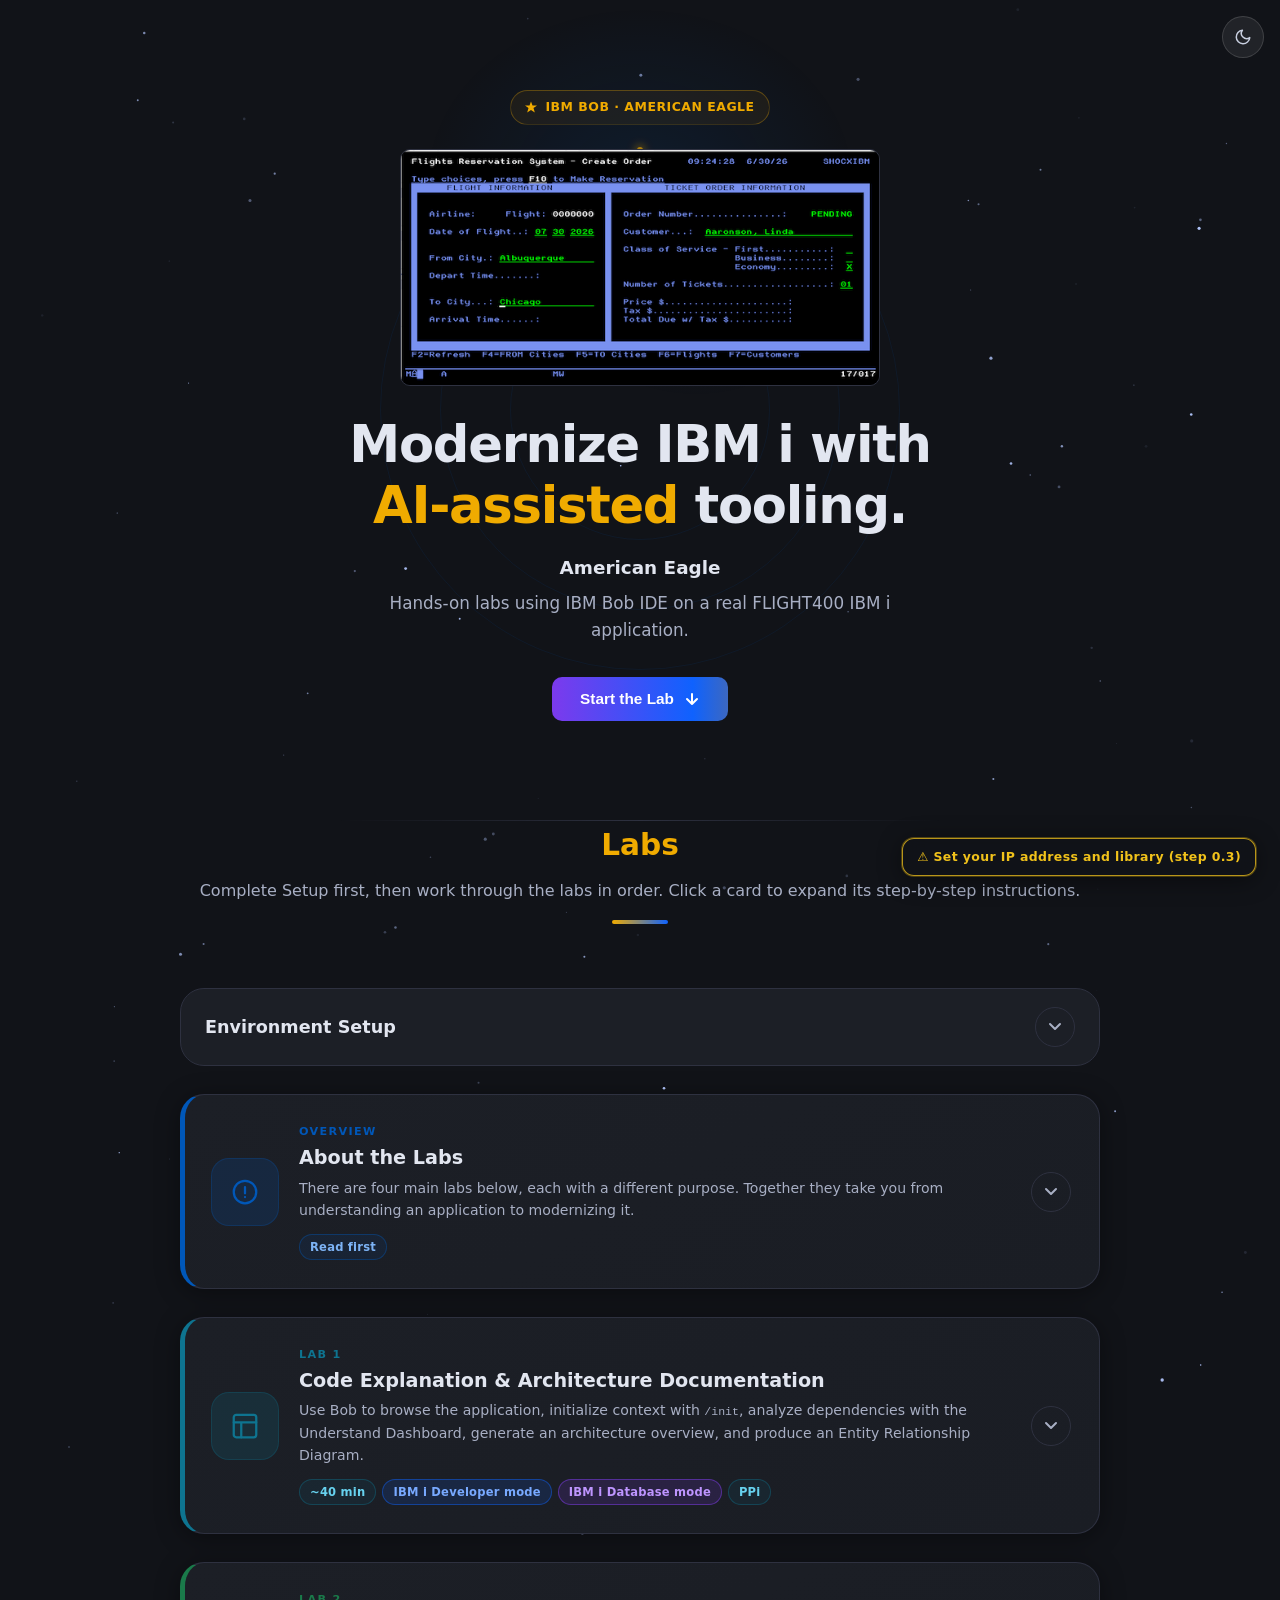
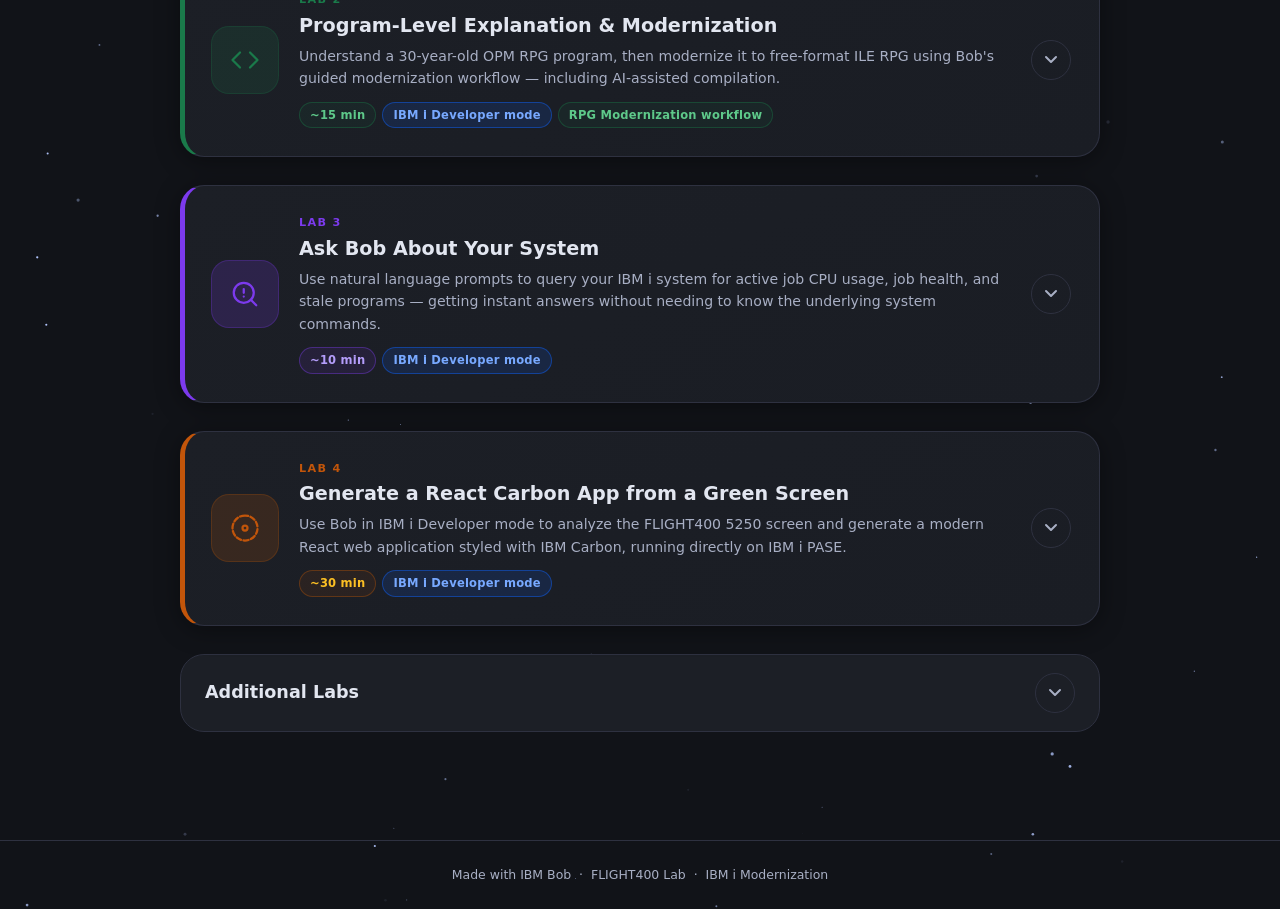
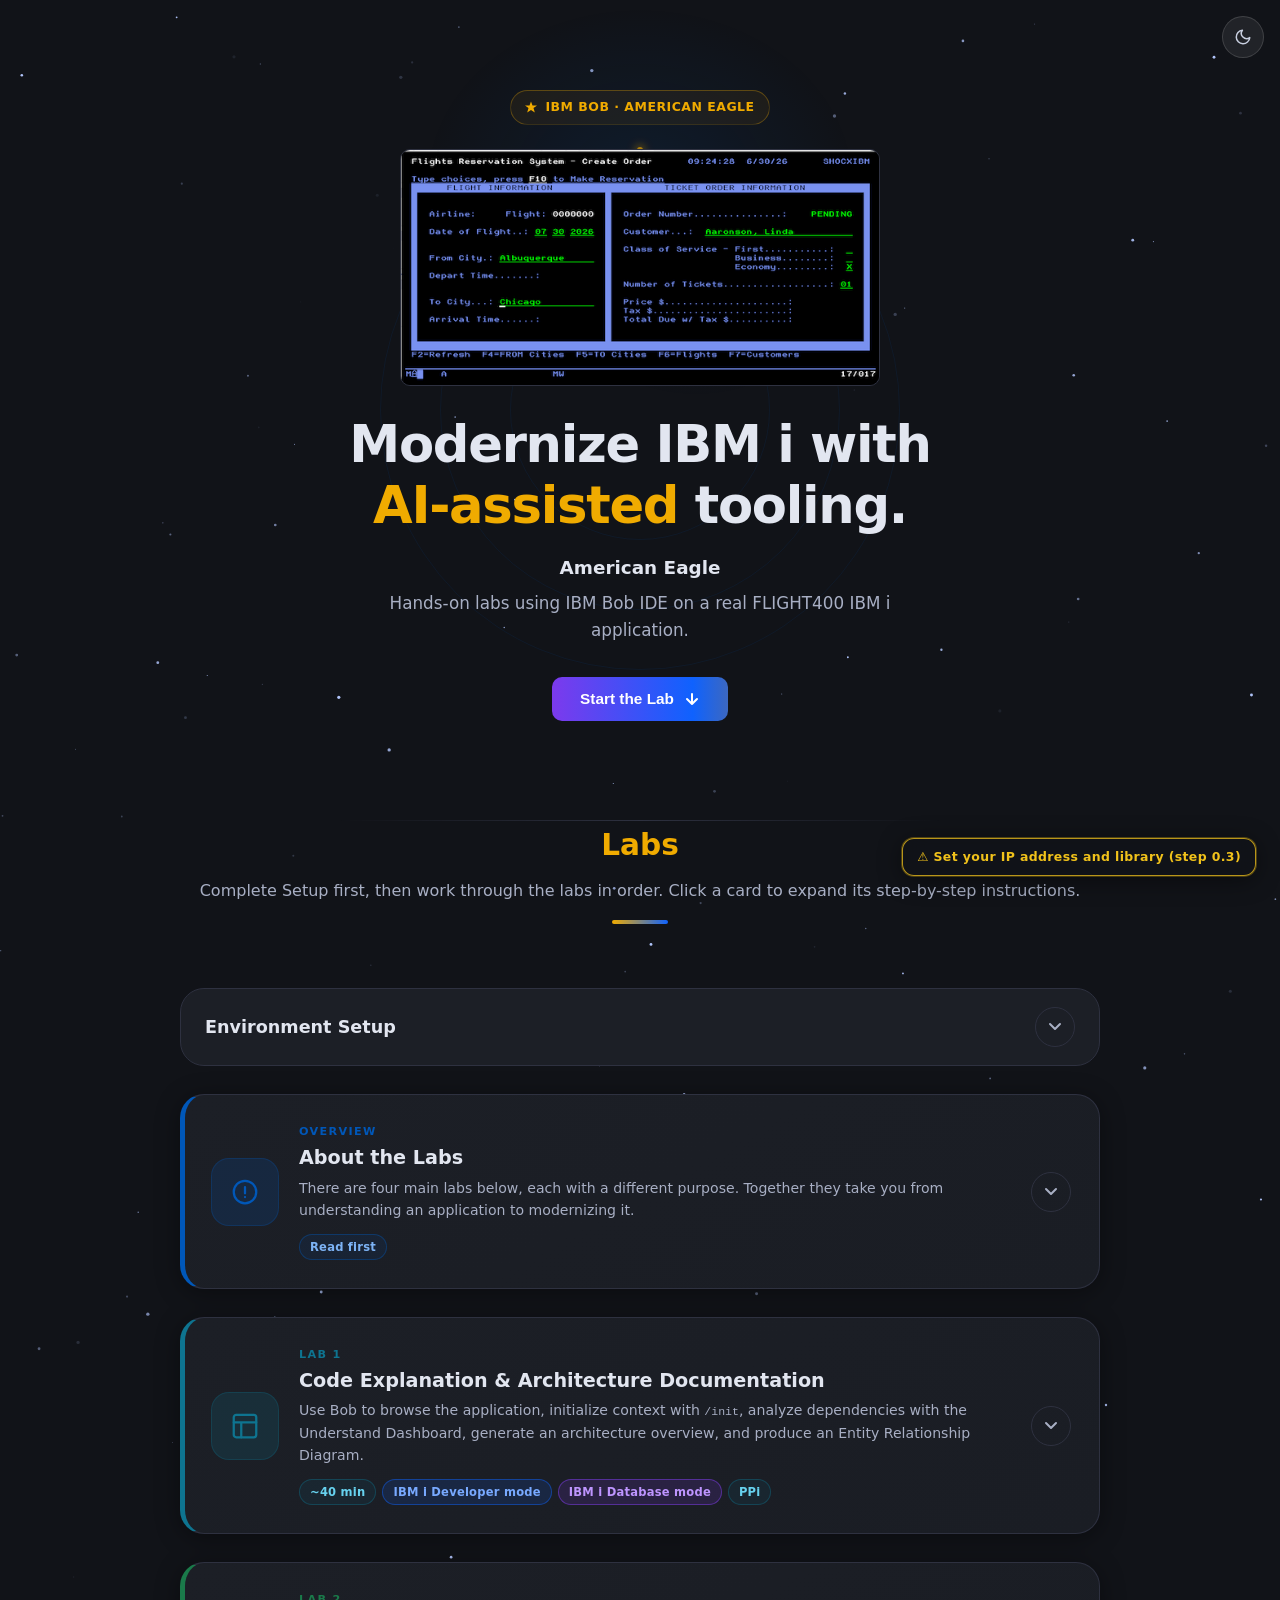
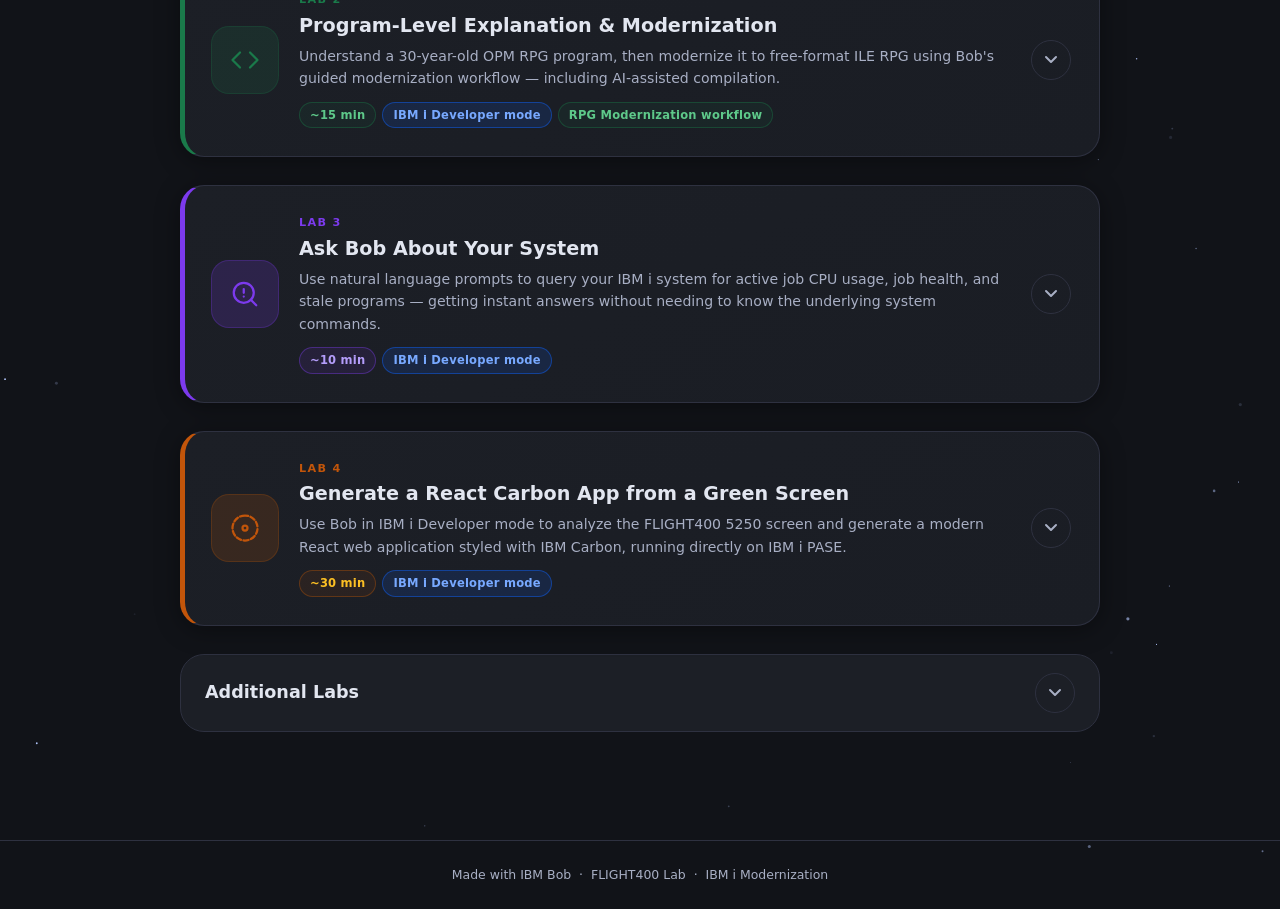
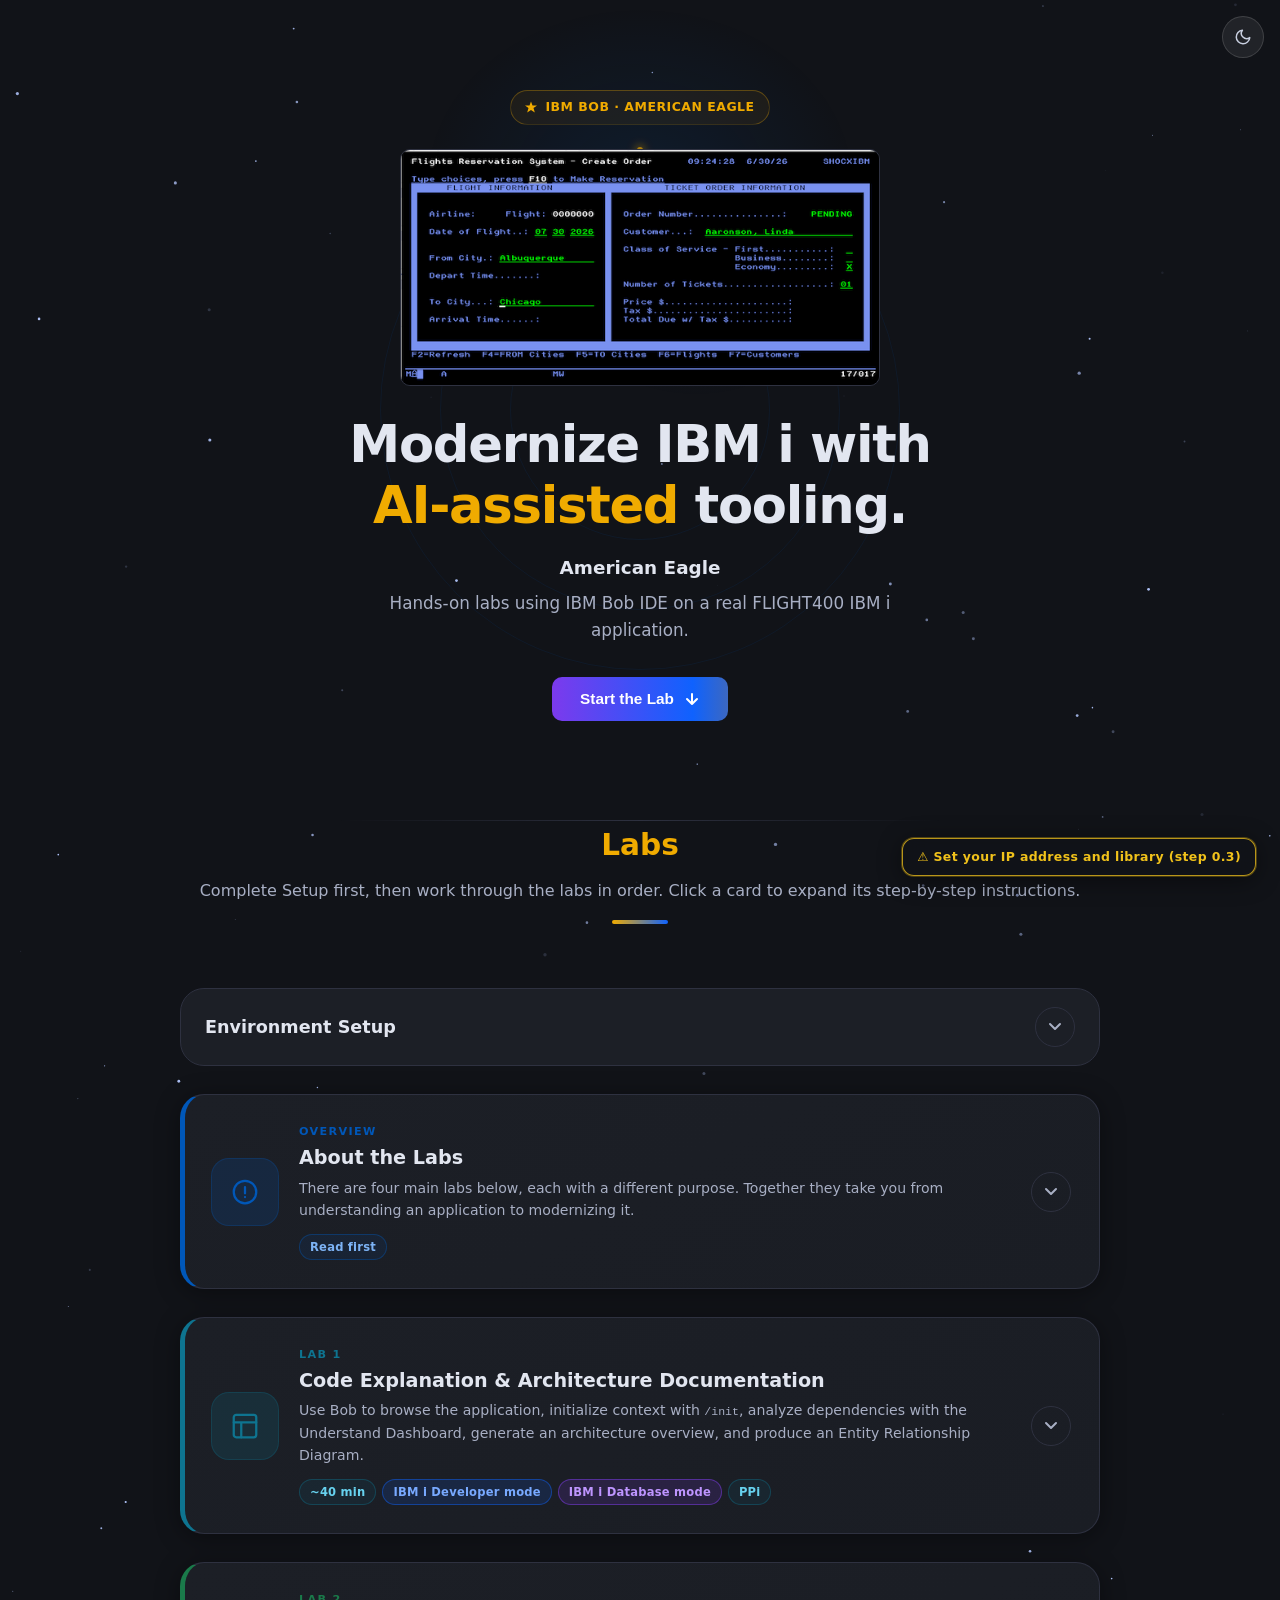
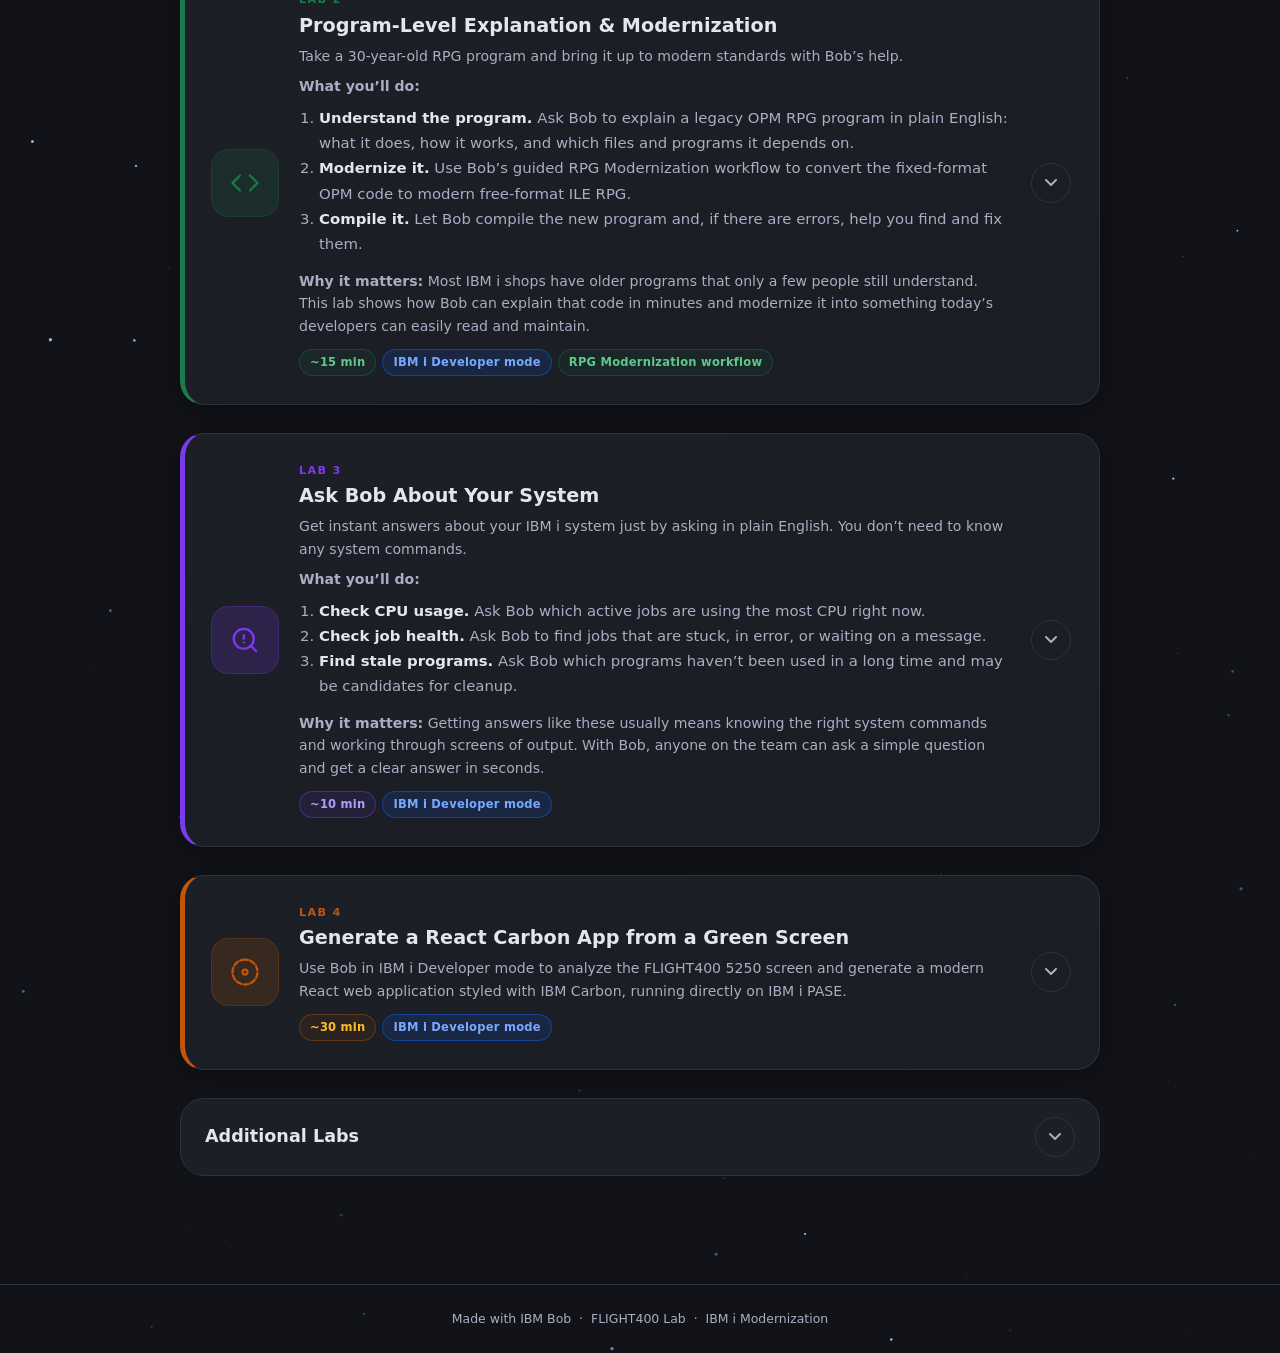
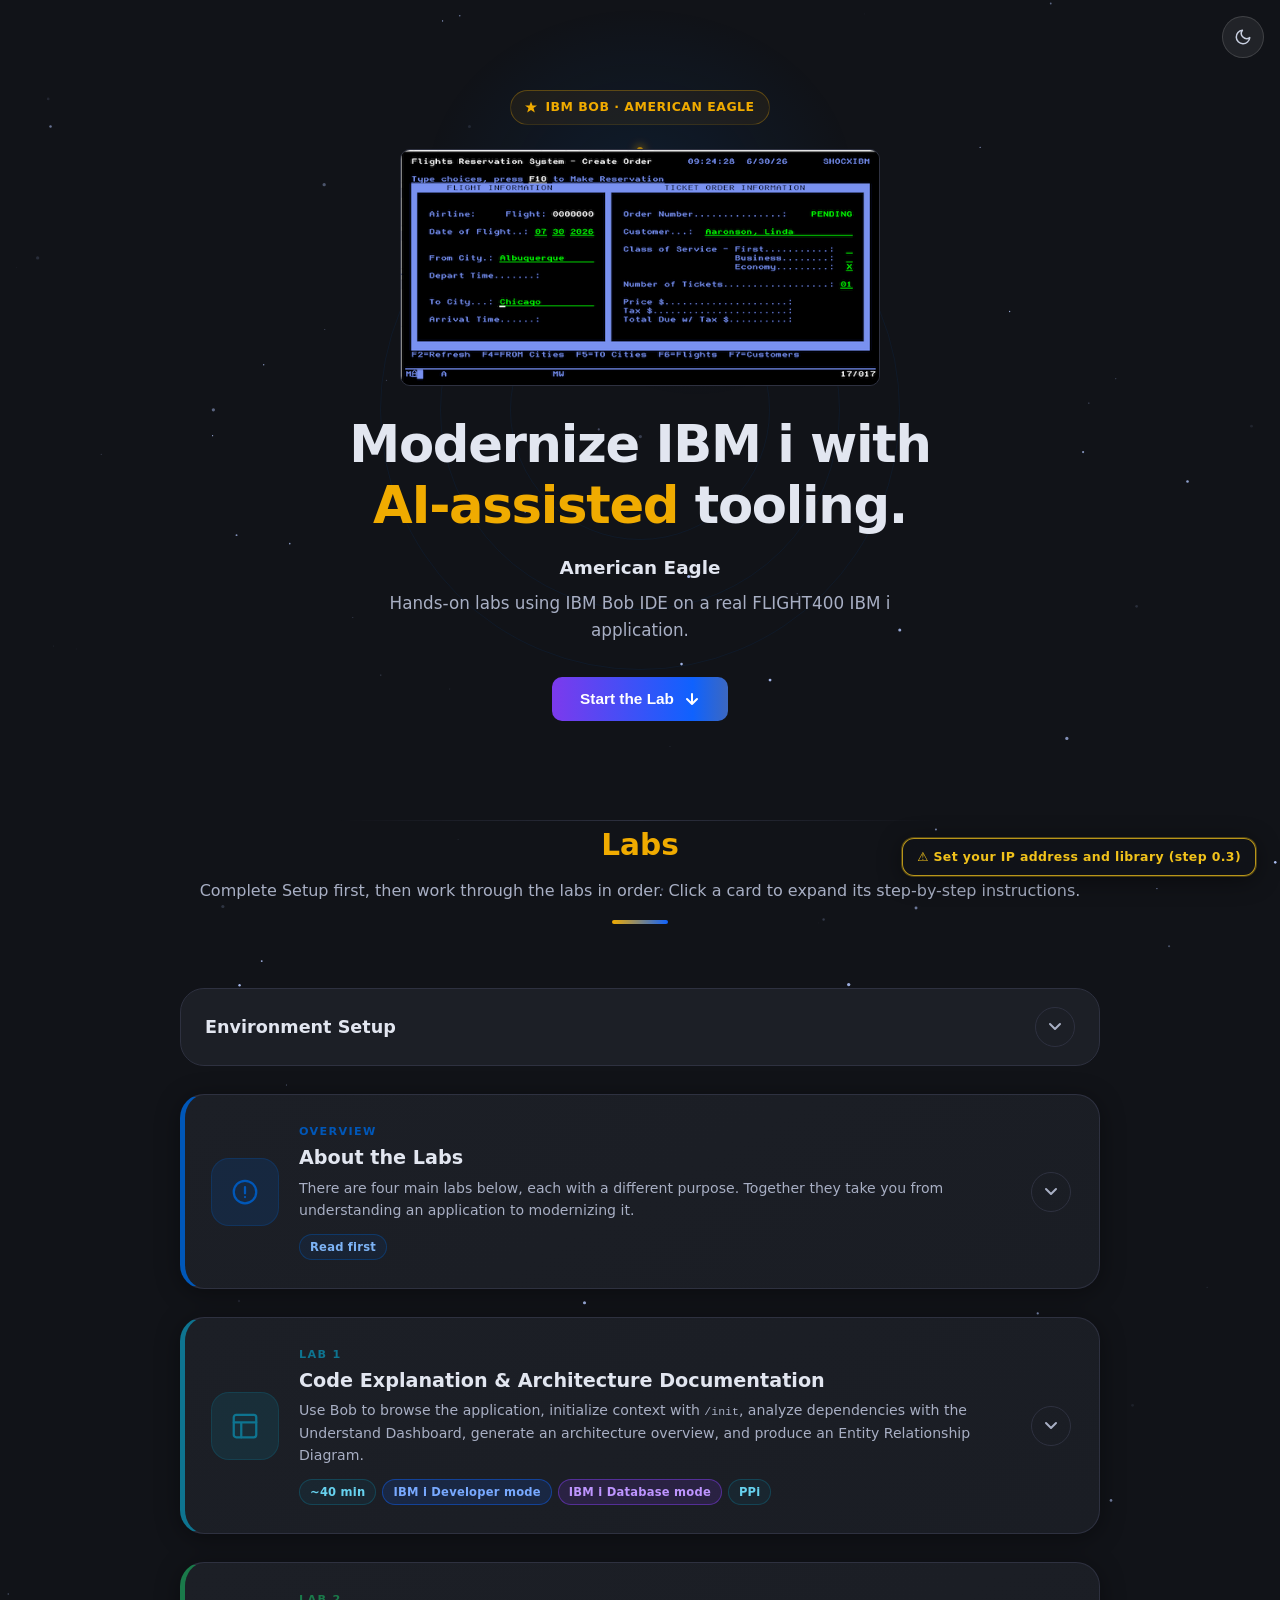
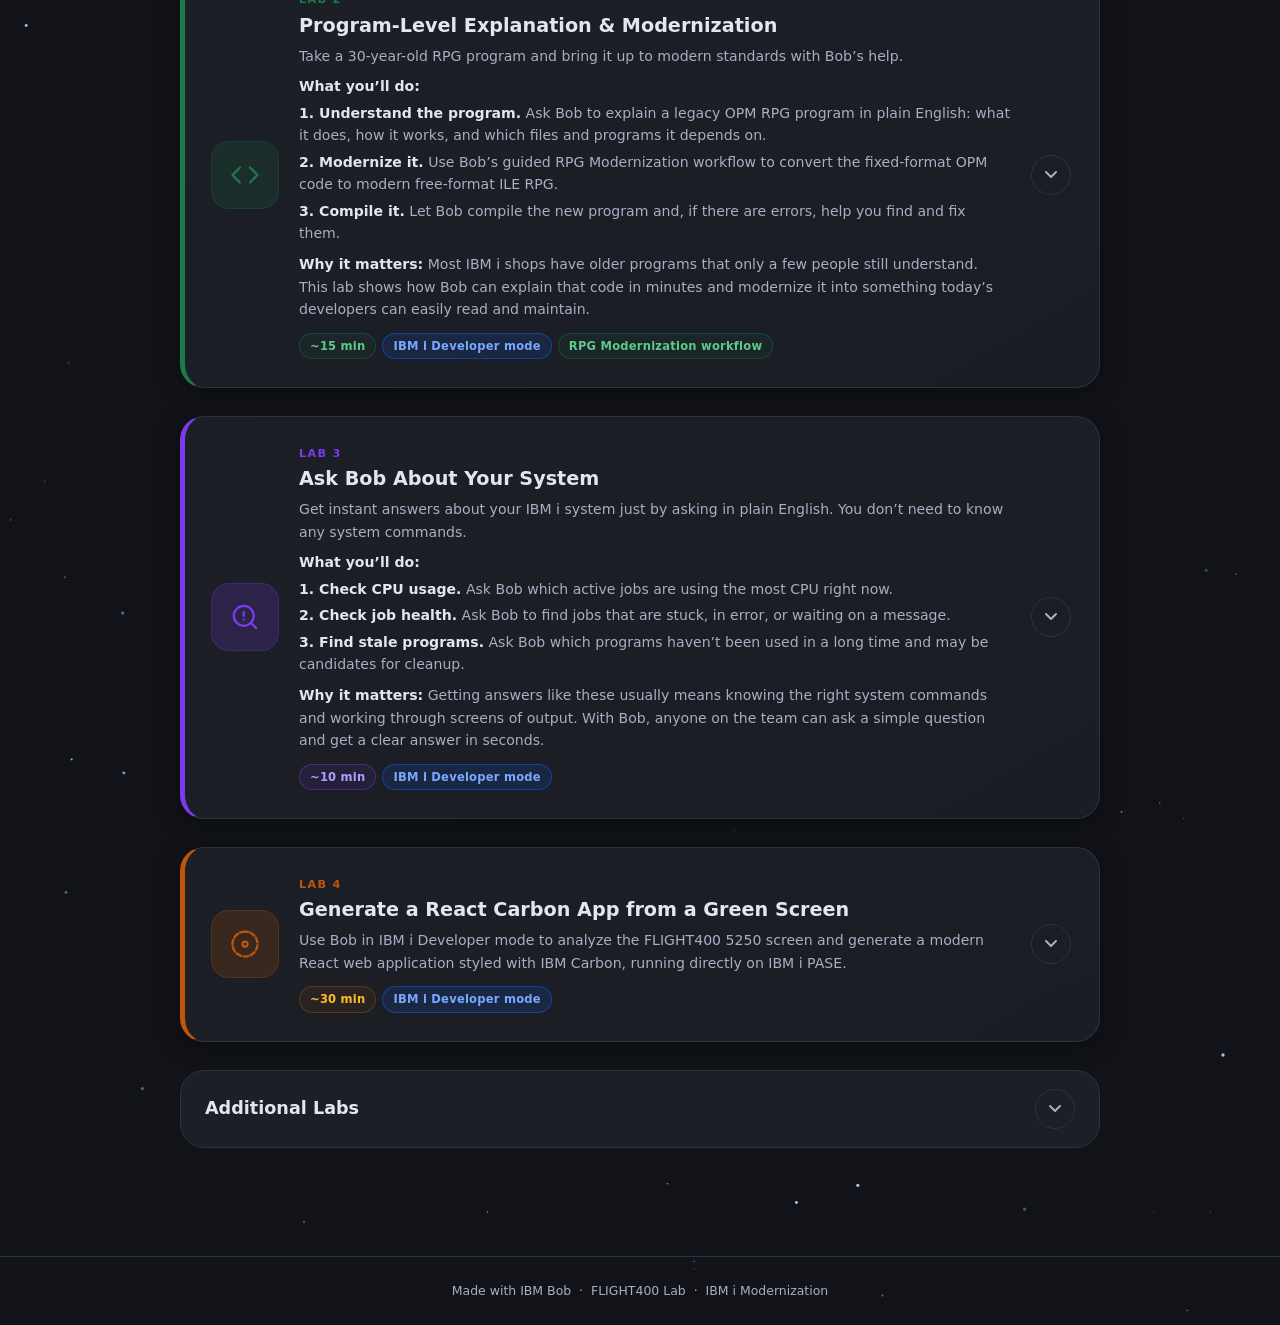
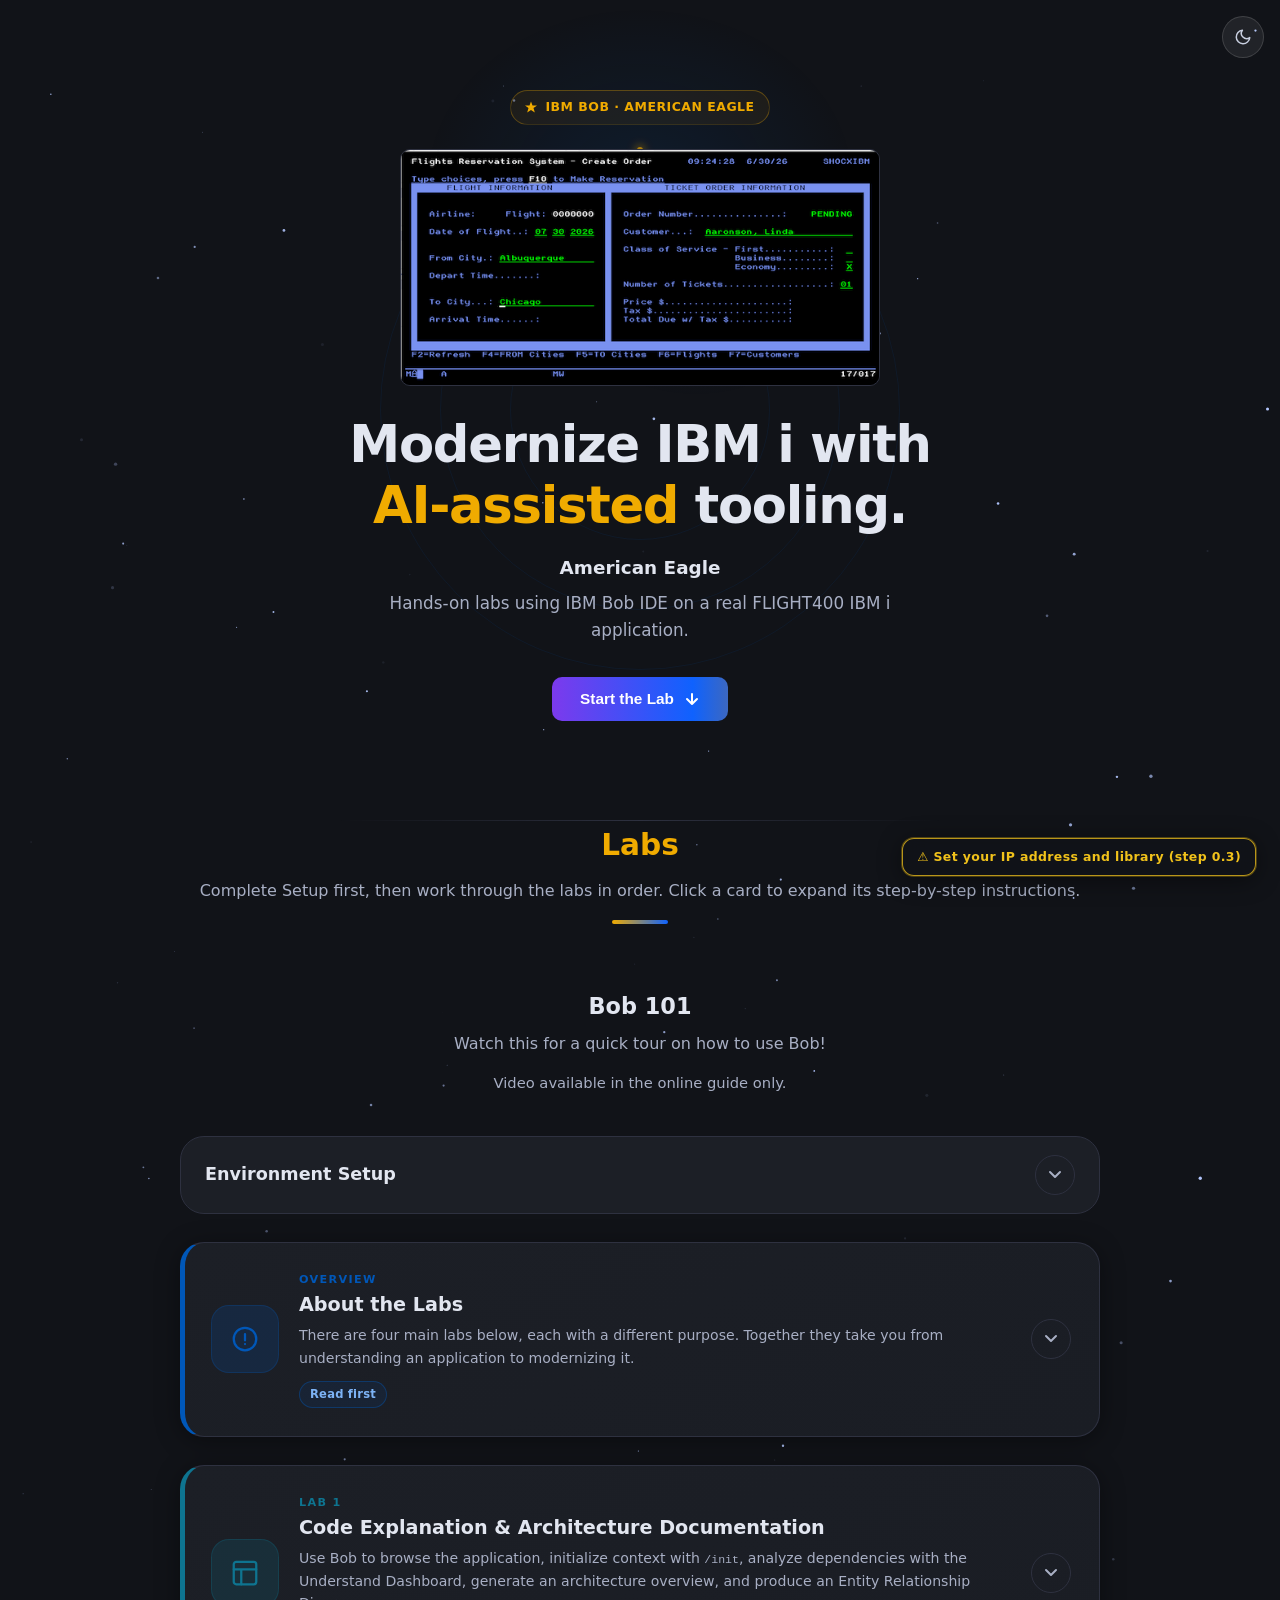
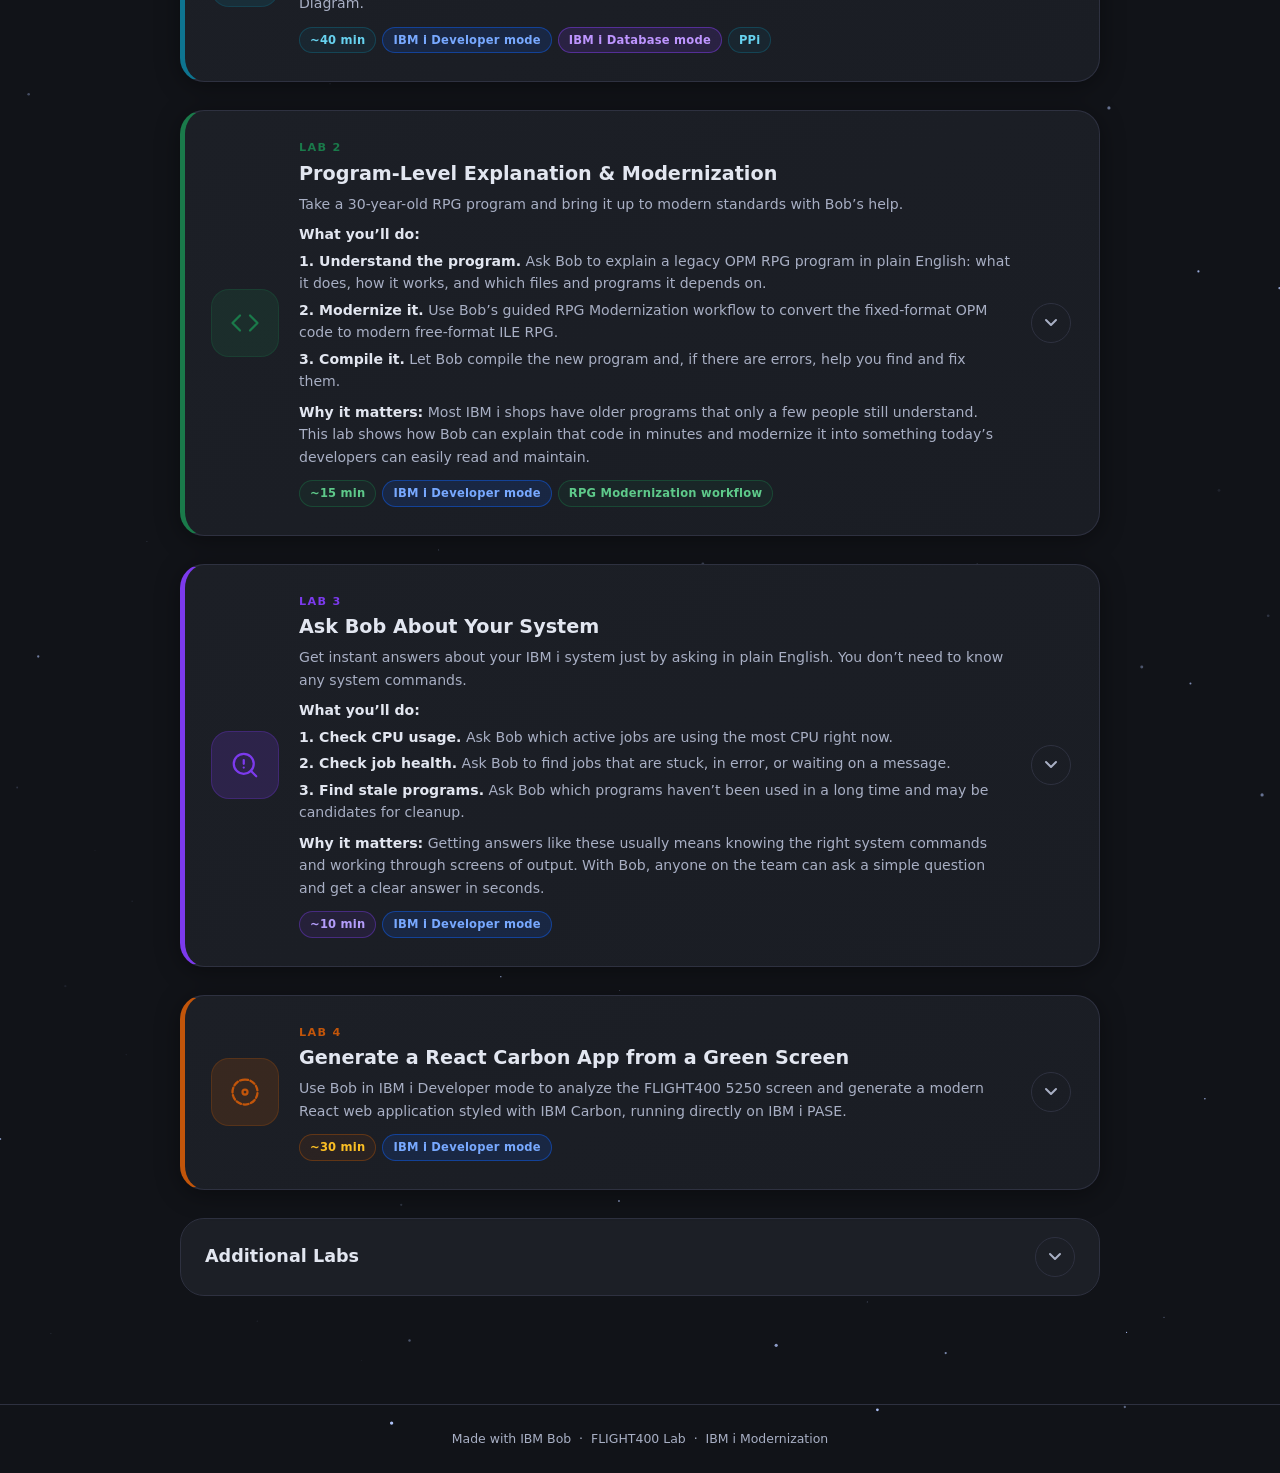
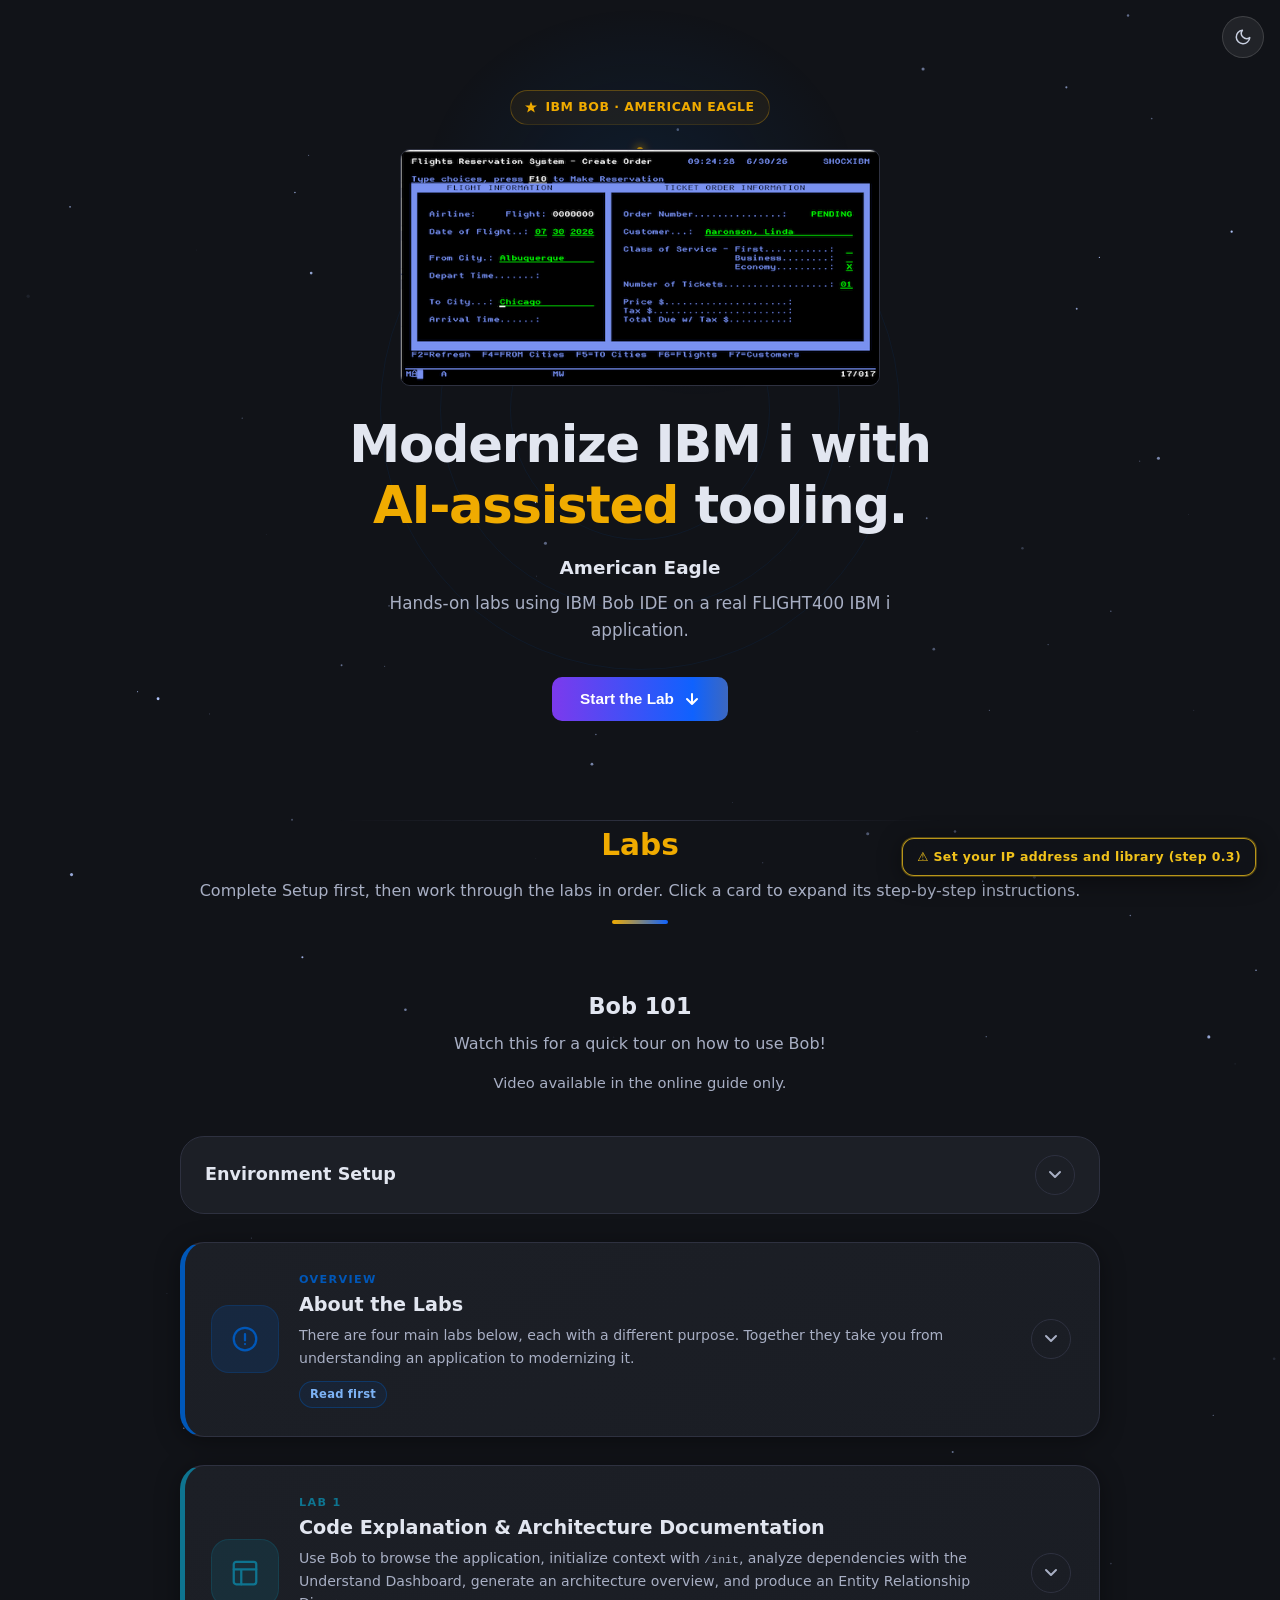
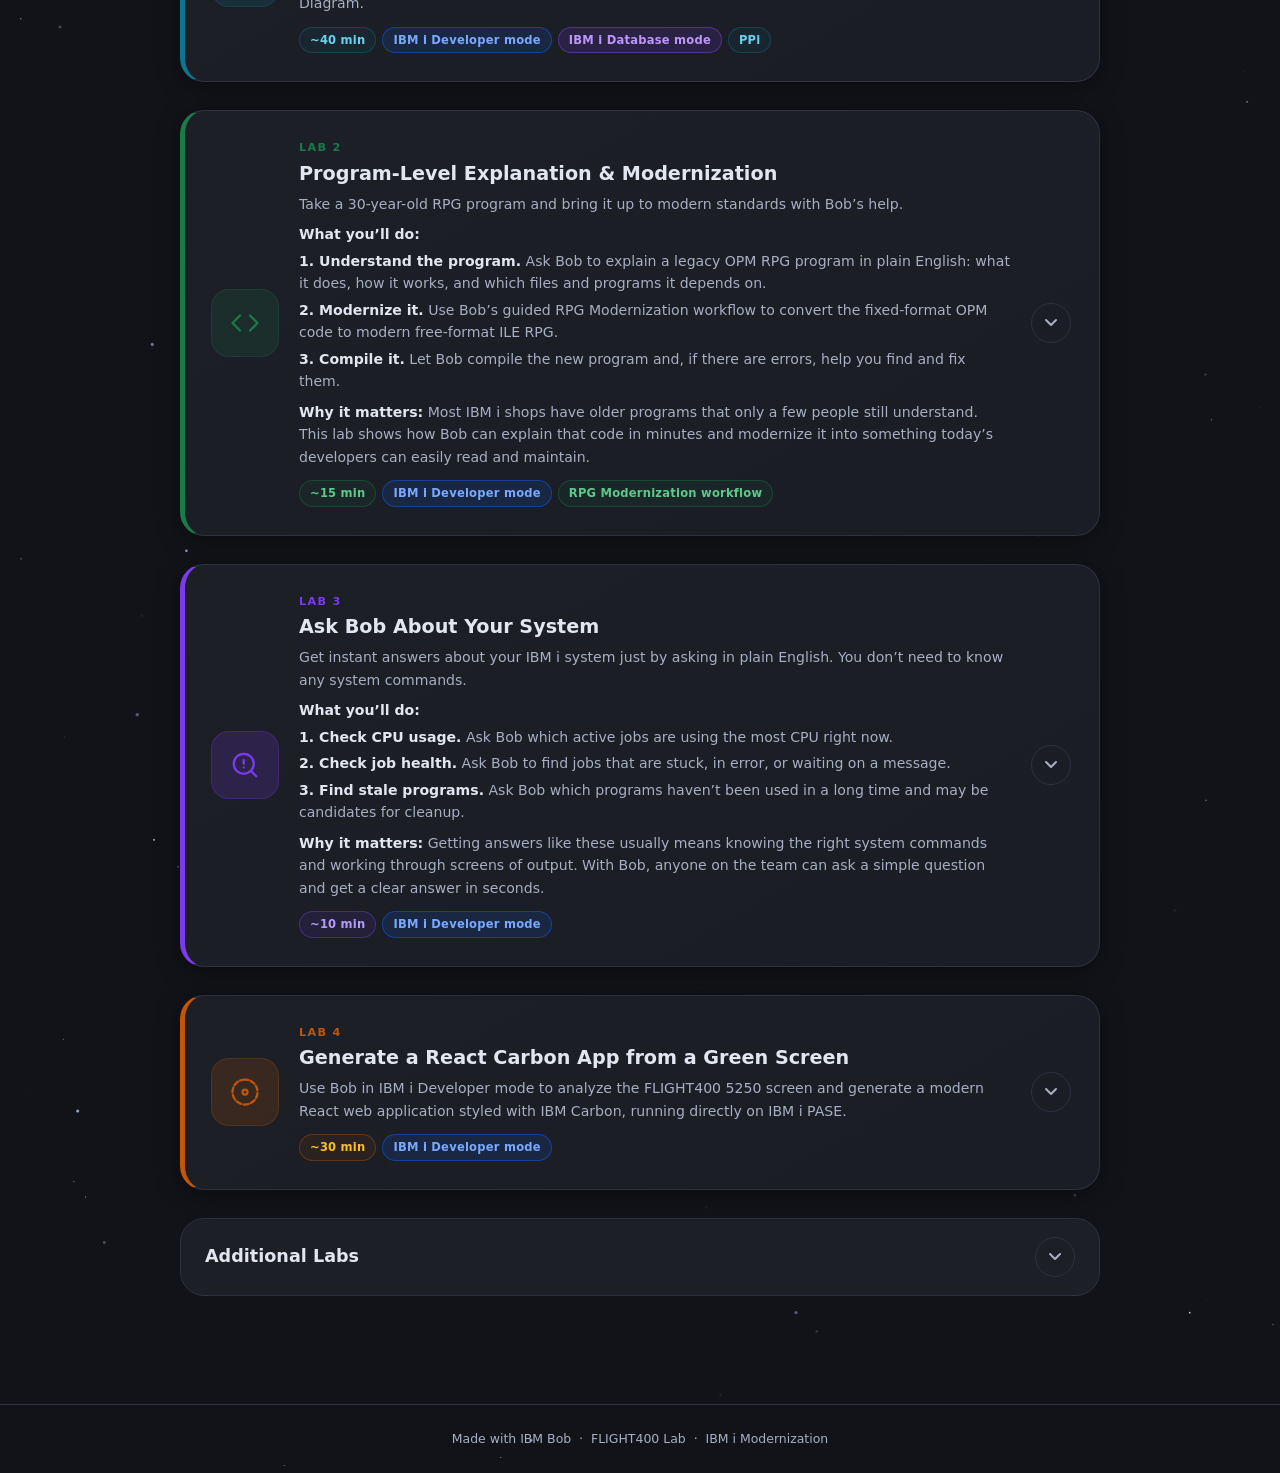
